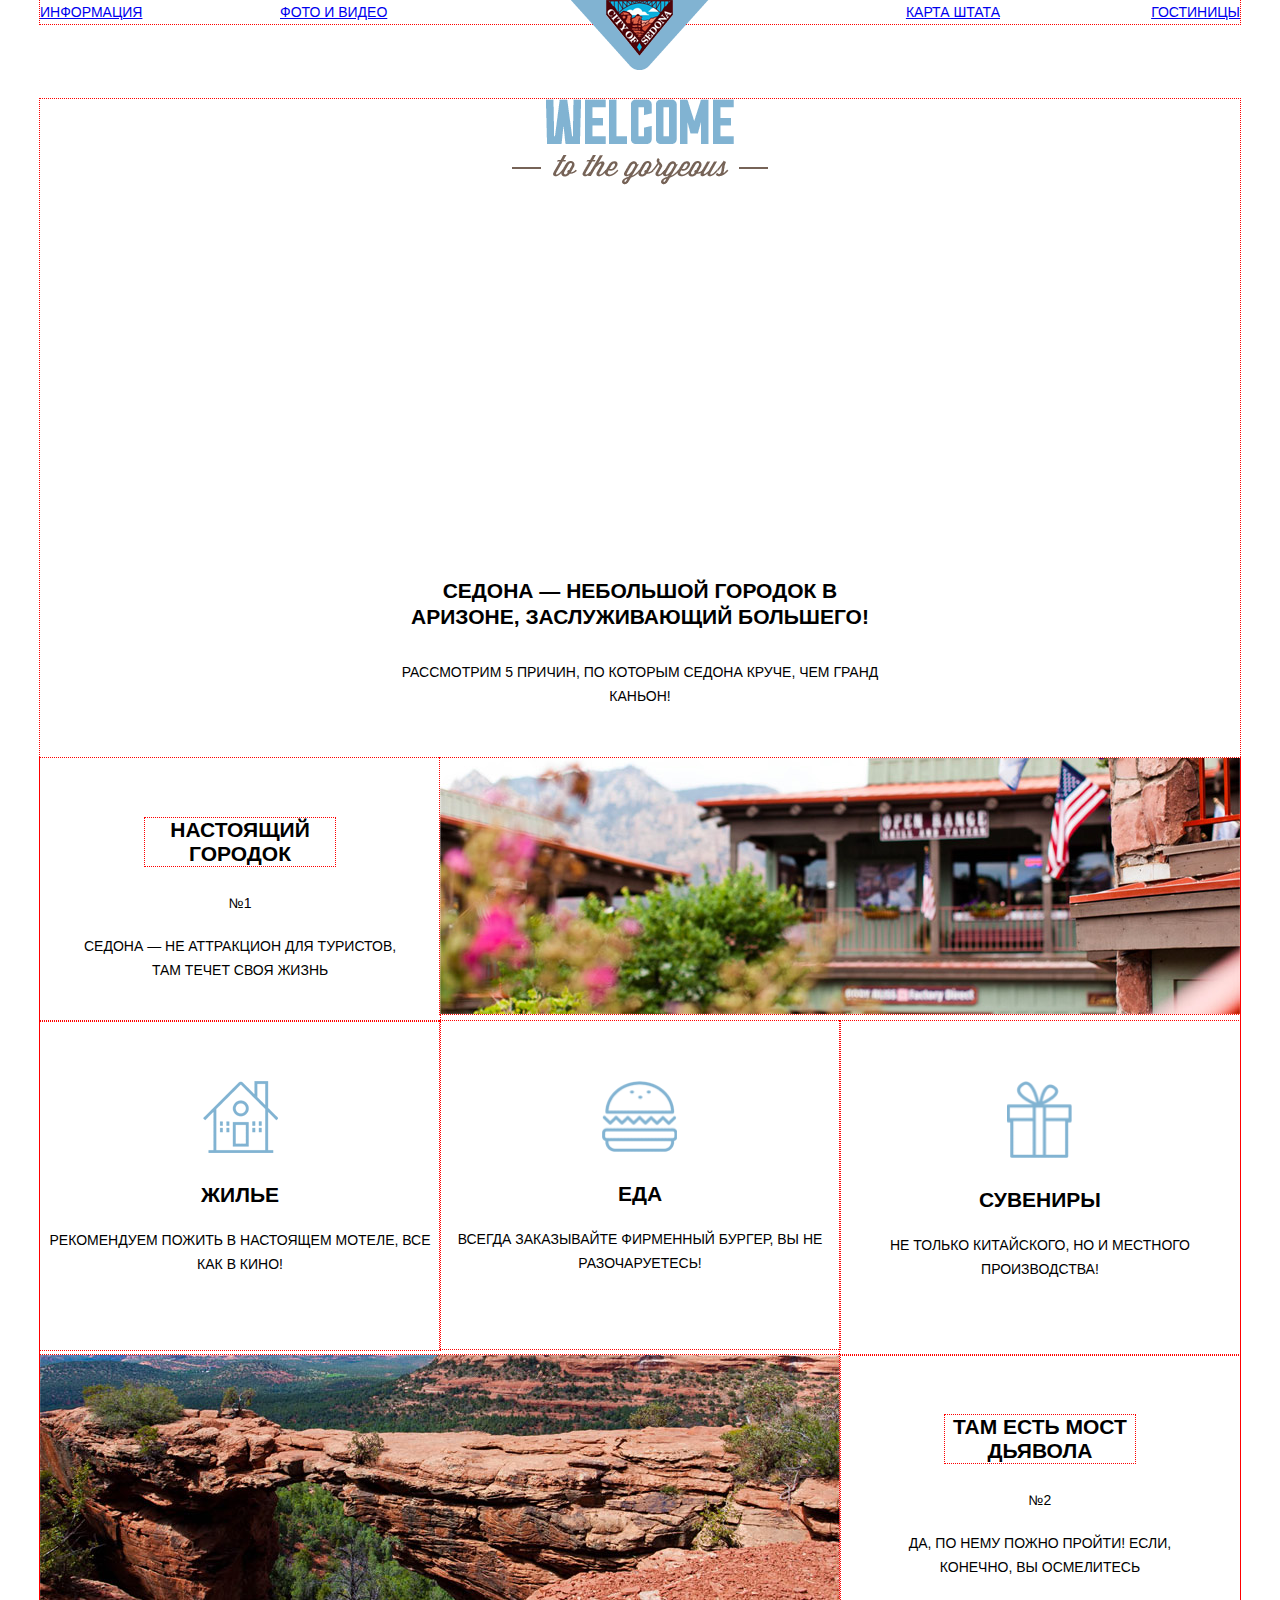
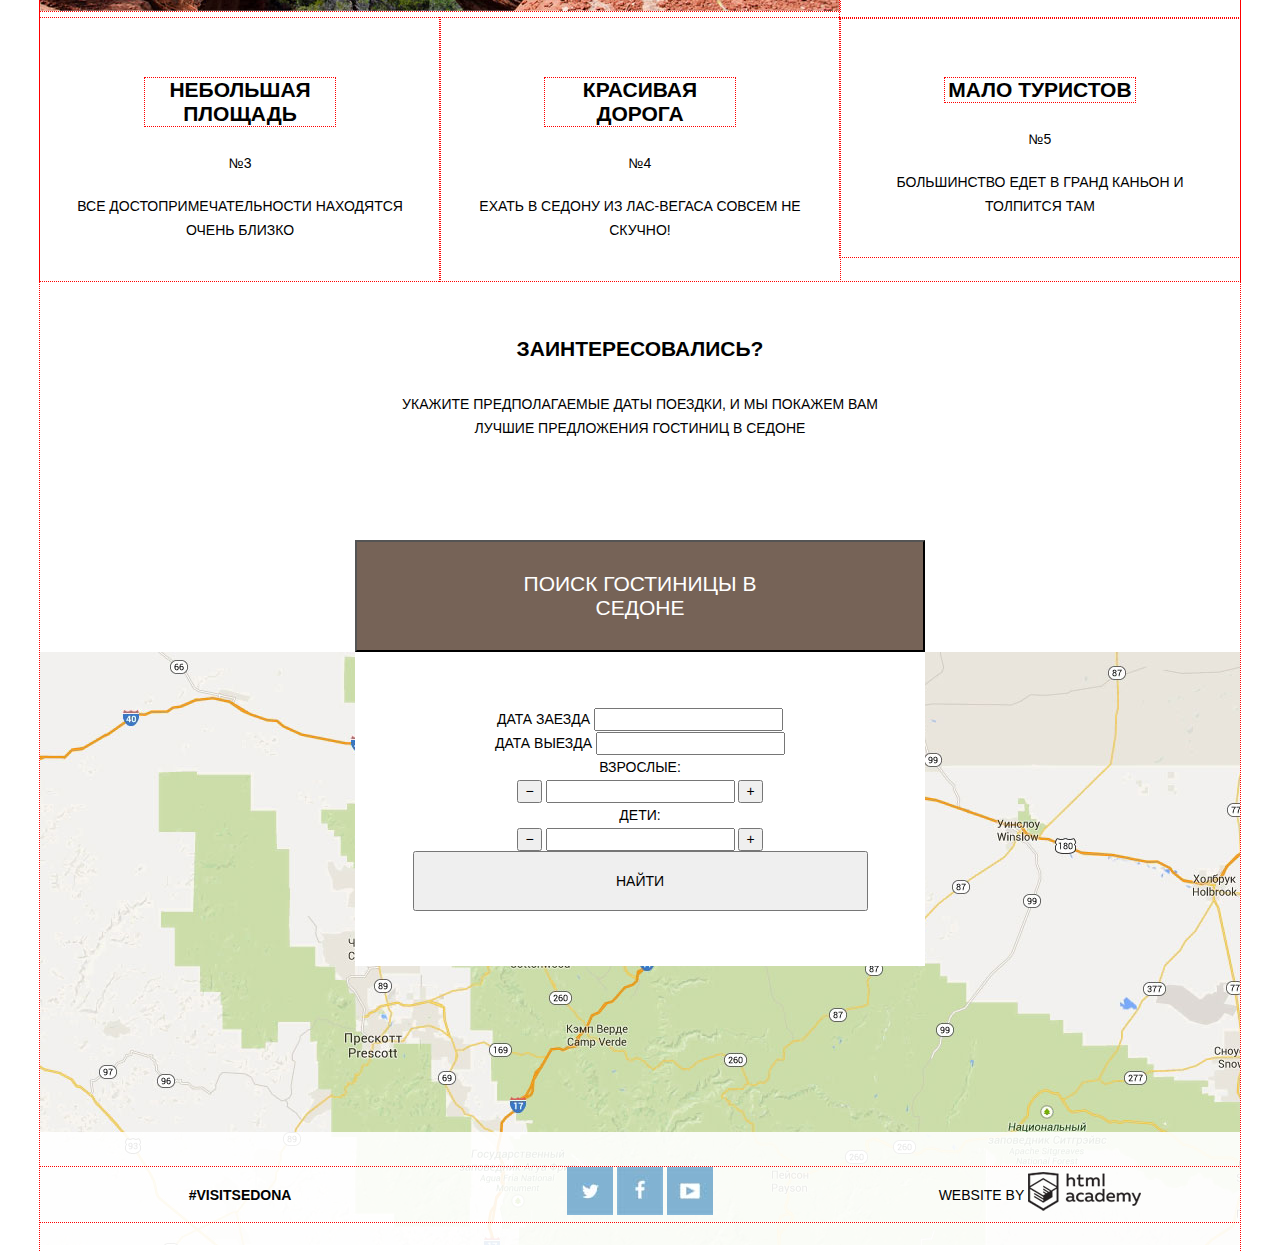
==== index.html @ d6629003 "Исправления" ====
<!DOCTYPE html>
<html lang="ru">
  <head>
    <meta charset="utf-8">
    <title>HTML Academy: Седона</title>
    <link href="css/vendor/normalize.css" rel="stylesheet">
    <link href="css/style.css" rel="stylesheet">
  </head>
  <body>
    <header class="main-header">
      <div class="container">
        <nav class="main-navigation">
          <img class="logo" src="img/logo.png" alt="Логотип Седоны">
          <ul class="clearfix">
            <li><a href="#">Информация</a></li>
            <li><a href="#">Фото и видео</a></li>
            <li><a href="hotels.html">Гостиницы</a></li>
            <li><a href="#">Карта штата</a></li>
          </ul>
        </nav>
      </div>
    </header>
    <main class="container text-center">
      <div class="intro">
        <!-- <img src="img/background.jpg" width="1200" height="564" alt="background photo"> -->
        <img src="img/welcome.png"  width="458" height="352" alt="Welcome to the gorgeous">
      </div>
      <div class="content">
        <h2 class="title-secondary">Седона &mdash; небольшой городок в Аризоне, заслуживающий большего!</h2>
        <span class="subtitle">Рассмотрим 5 причин, по которым Седона круче, чем Гранд Каньон!</span>
        <div class="reasons">
          <section class="reasons-wrapper">
            <div class="reason">
              <b class="reason-title">Настоящий городок</b>
              <span class="reason-nmb">№1</span>
              <p class="reason-text">Седона &mdash; не аттракцион для туристов, там течет своя жизнь</p>
            </div>
            <div class="reason-img">
              <img src="img/city.jpg" width="800" alt="Седона">
            </div>
          </section>
          <div class="features-wrapper">
            <div class="feature">
              <img class="feature-img" src="img/house.png" width="75" alt="Жилье">
              <b class="feature-title">Жилье</b>
              <p class="reason-text">Рекомендуем пожить в настоящем мотеле, все как в кино!</p>
            </div>
            <div class="feature">
              <img class="feature-img" src="img/burger.png"  width="75" alt="Еда">
              <b class="feature-title">Еда</b>
              <p class="feature-text">Всегда заказывайте фирменный бургер, вы не разочаруетесь!</p>
            </div>
            <div class="feature">
              <img class="feature-img" src="img/gift.png" width="65" alt="Сувениры">
              <b class="feature-title">Сувениры</b>
              <p class="feature-text">Не только китайского, но и местного производства!</p>
            </div>
          </div>
          <section class="reasons-wrapper">
            <div class="reason-img">
              <img src="img/bridge.jpg" width="800" alt="Каньон Седоны">
            </div>
            <div class="reason">
              <b class="reason-title">Там есть мост дьявола</b>
              <span class="reason-nmb">№2</span>
              <p class="reason-text">Да, по нему пожно пройти! Если, конечно, вы осмелитесь</p>
            </div>
          </section>
          <section class="reasons-wrapper">
            <div class="reason">
              <b class="reason-title">Небольшая площадь</b>
              <span class="reason-nmb">№3</span>
              <p class="reason-text">Все достопримечательности находятся очень близко</p>
            </div>
            <div class="reason">
              <b class="reason-title">Красивая дорога</b>
              <span class="reason-nmb">№4</span>
              <p class="reason-text">Ехать в Седону из Лас-Вегаса совсем не скучно!</p>
            </div>
            <div class="reason">
              <b class="reason-title">Мало туристов</b>
              <span class="reason-nmb">№5</span>
              <p class="reason-text">Большинство едет в Гранд Каньон и толпится там</p>
            </div>
          </section>
        </div>
      </div>
      <div class="search">
        <h2 class="title-secondary">Заинтересовались?</h2>
        <p class="subtitle">Укажите предполагаемые даты поездки, и мы покажем вам лучшие предложения гостиниц в Седоне</p>
        <button class="modal-header">Поиск гостиницы в Седоне</button>
        <form class="search-form" action="?" method="post">
          <div class="form-group">
            <label for="checkin-date">Дата заезда</label>
            <input id="checkin-date" type="text">
            <i class="icon icon-calendar"></i>
          </div>
          <div class="form-group">
            <label for="checkout-date">Дата выезда</label>
            <input id="checkout-date" type="text">
            <i class="icon icon-calendar"></i>
          </div>
          <div>
            <div class="form-group">
              <label for="adults-number">Взрослые:</label>
              <div class="input-count-wrapper">
                <button id="adults-less">&minus;</button>
                <input id="adults-number" type="number">
                <button id="adult-more">+</button>
              </div>
            </div>
            <div class="form-group">
              <label for="kids-number">Дети:</label>
              <div class="input-count-wrapper">
                <button id="kids-less">&minus;</button>
                <input id="kids-number" type="number">
                <button id="kids-more">+</button>
              </div>
            </div>
          </div>
          <button type="submit " class="btn ">Найти</button>
        </form>
        <div class="map-footer">
          <img src="img/map.jpg" width="1200" height="593" alt="Карта">
          <footer class="main-footer main-footer-index">
            <div class="container">
              <section class="footer-hashtag">
              <b>#visitSEDONA</b>
              </section>
              <section class="footer-social">
                <a href="#"><img src="img/tw.jpg" width="46" height="48" alt="Twitter"></a>
                <a href="#"><img src="img/fb.jpg" width="46" height="48" alt="Facebook"></a>
                <a href="#"><img src="img/yt.jpg" width="46" height="48" alt="YouTube"></a>
              </section>
              <section class="footer-copyright">
                <p>Website by</p>
                <a href="https://htmlacademy.ru">
                  <img src="img/html-logo.png" width="113" height="39" alt="Логотип HTML Academy">
                </a>
              </section>
            </div>
          </footer>
        </div>
      </div>
    </main>
  </body>
</html>
---- css/style.css ----
*, *::before, *::after {
  box-sizing: border-box;
}

body {
  font-family: "PT Sans", Tahoma, sans-serif;
  text-transform: uppercase;
  font-size: 14px;
  line-height: 1.7142em;
  padding: 0;
  margin: 0;
}

h2, h3, .main-title {
  font-size: 21px;
  line-height: 1.2381em;
}

ul {
  margin: 0;
}

button {
  text-transform: inherit;
  font-family: inherit;
}

.clearfix::after {
  content: "";
  display: table;
  clear: both;
}

.text-center {
  text-align: center;
}

.main-navigation ul {
  list-style: none;
  padding-left: 0;
}

.main-navigation li {
  float: left;
  width: 20%;
}

.main-navigation li:nth-child(n+3) {
  float: right;
  text-align: right;
}

.main-navigation .logo,
.main-navigation.main-hotels a {
  position: absolute;
  left: 50%;
  transform: translateX(-50%);
}

.container {
  width: 1200px;
  margin: 0 auto;
  outline: 1px dotted red;
}

.container-hotels {
  width: 1200px;
  margin: 0 auto;
  padding: 0 73px;
  outline: 1px dotted red;
}

.main-header {
  margin-bottom: 75px;
}

.intro {
  width: 460px;
  margin: 0 auto 120px;
}

.title-secondary {
  width: 500px;
  margin: 0 auto 30px;
  text-align: center;
}

.subtitle {
  display: block;
  width: 500px;
  margin: 0 auto 50px;
  text-align: center;
}

.reasons {
  font-size: 0;
  margin-bottom: 55px;

  outline: 1px dotted red;
}

.reason,
.reason-img,
.feature {
  display: inline-block;
  outline: 1px dotted red;
}

.reason,
.feature {
  width: 33.33%;
  vertical-align: top;
}

.reason-img {
  width: 66.66%;
  vertical-align: middle;
}

.reason-title,
.feature-title {
  font-size: 21px;
}

.reason-nmb,
.reason-text,
.feature-text {
  font-size: 14px;
}

.reason-img img,
.feature-img,
.reason-title {
  display: block;
}

.reason-title {
  outline: 1px dotted red;
  margin: 0 70px 25px;
}

.feature-img {
  margin: 0 auto 30px;
}

.reason {
  padding: 60px 35px 25px;
}

.feature {
  padding: 60px 0;
}

.search {
  position: relative;
}

.modal-header {
  width: 570px;
  margin: 50px auto 0;
  text-align: center;
  background-color: #766357;
  color: white;
  padding: 30px 130px;
  font-size: 21px;
}

.search-form {
  width: 570px;
  position: absolute;
  left: 315px;
  background-color: #ffffff;
  padding: 55px;
}

.btn {
  width: 455px;
  height: 60px;
}

.main-footer {
  height: 120px;
  padding: 35px 0;
  /*position: absolute;*/
}

.main-footer section,
.footer-copyright a,
.footer-copyright p {
  display: inline-block;
  vertical-align: middle;
}

.main-footer section {
  width: 33%;
  text-align: center;
}

.hotels-form {
  padding: 30px 0;
}

.amenities {
  float: left;
  width: 240px;
}

.accomondation-type {
  float: left;
  width: 290px;
}

.price-range {
  float: right;
  width: 330px;
}

.filter {
  display: block;
}

.sorters {
  padding: 15px 0;
}

.sorter {
  padding: 0;
  border: none;
  background: none;
}

.sorters-left {
  float: left;
  font-size: 0;
}

.sorters-right {
  float: right;
}

.sorters-results {
  padding-right: 50px;
  font-size: 21px;
}

.sorters-type,
.sorter:not(.arr) {
  font-size: 12px;
  text-transform: uppercase;
  padding-right: 40px;
}

.sorter:last-child {
  padding-right: 0;
}

.sorter.arr:first-child {
  padding-right: 10px;
}

.sorters-results,
.sorters-type,
.sorter {
  display: inline-block;
  vertical-align: middle;
}

.search-results {
  width: 1055px;
}

.hotel-row td {
  padding: 30px 0;
}

.hotel-pic {
  width: 165px;
}

.hotel-title {
  margin: 0 0 12px;
}

.hotel-content {
  vertical-align: top;
}

.hotel-info {
  margin-bottom: 15px;
}

.hotel-type,
.hotel-price,
.more,
.book {
  display: inline-block;
}

.hotel-type,
.more {
  width: 110px;
  margin-right: 6px;
}

.hotel-price,
.book {
  width: 142px;
}

td {                               /*удалить*/
  outline: 1px dotted red;
}

.price-range {
  text-align: center;
}

.btn-hotels {
  display: inline-block;
}

.main-footer-index,
.main-footer-hotels {
  position: absolute;
  bottom: 0;
  left: 0;
  width: 100%;
}

.main-footer-index {
  height: 120px;
  background-color: rgba(255, 255, 255, 0.9);
}
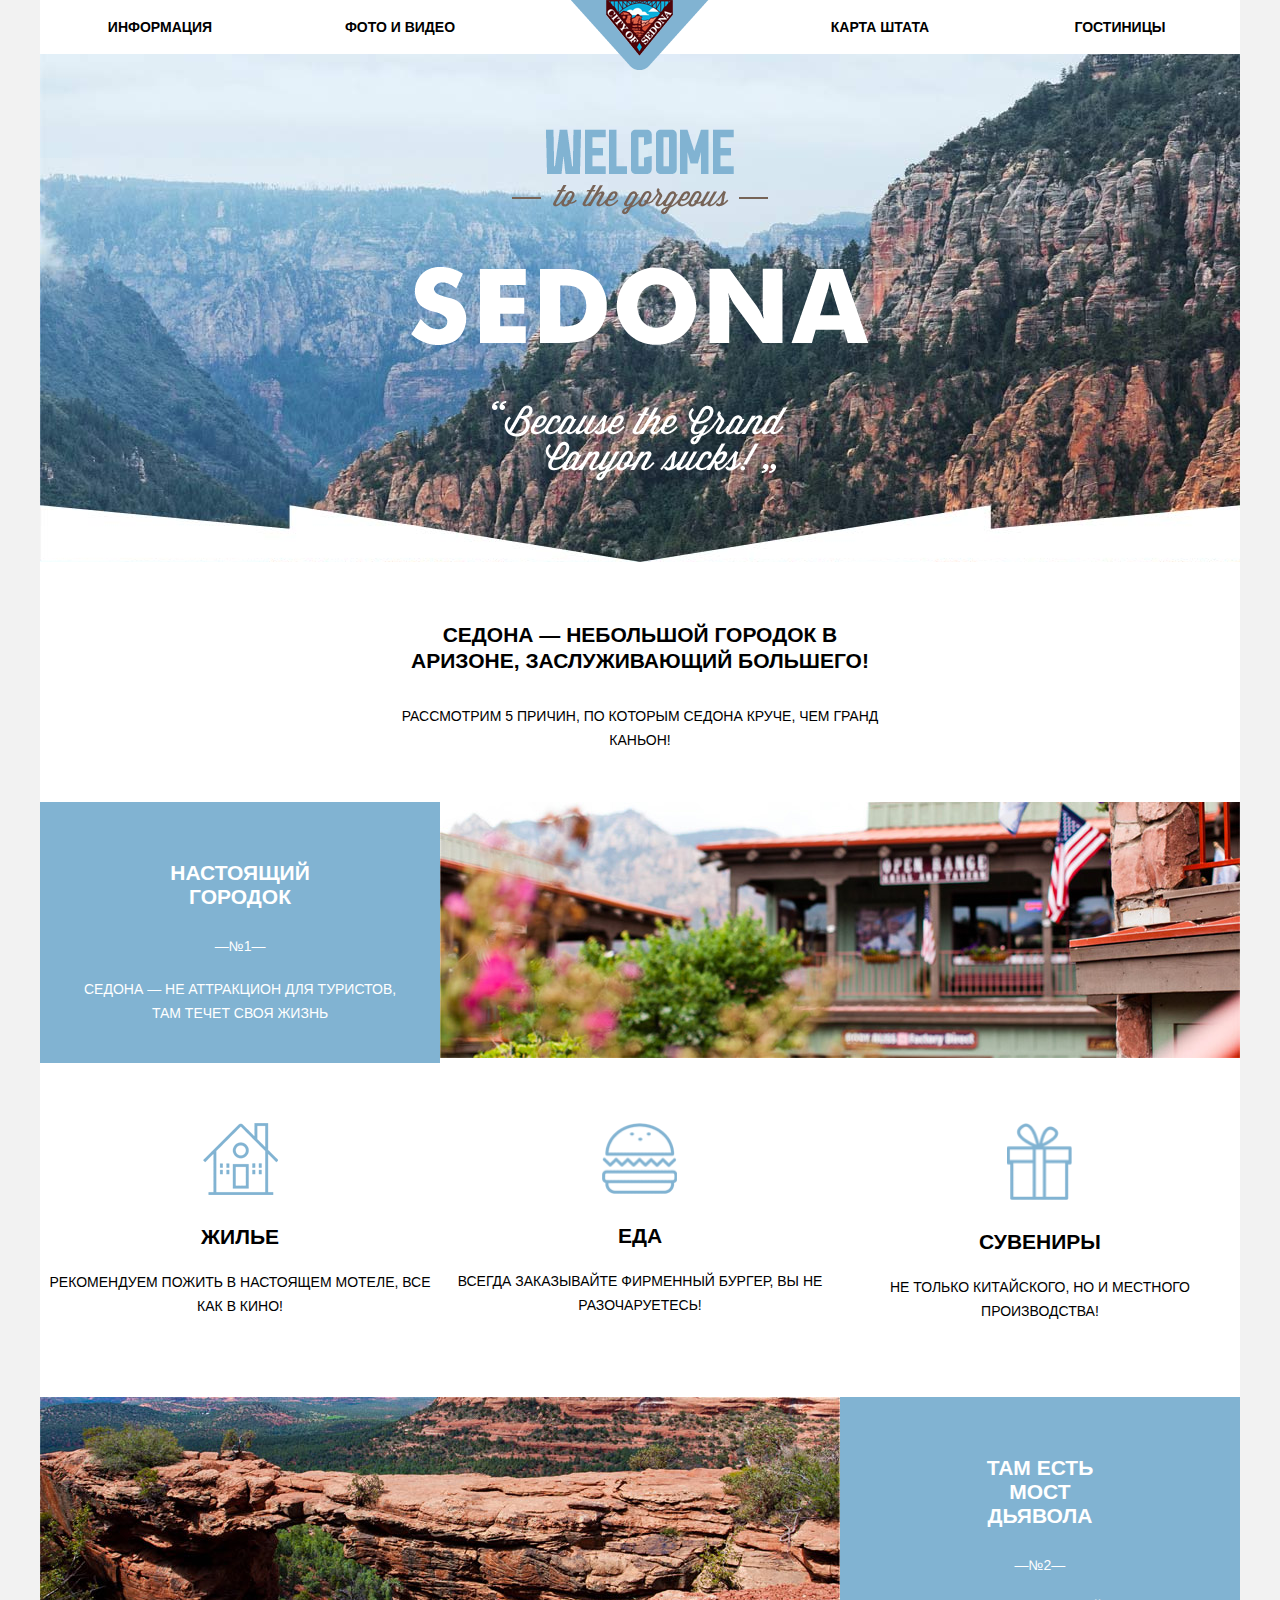
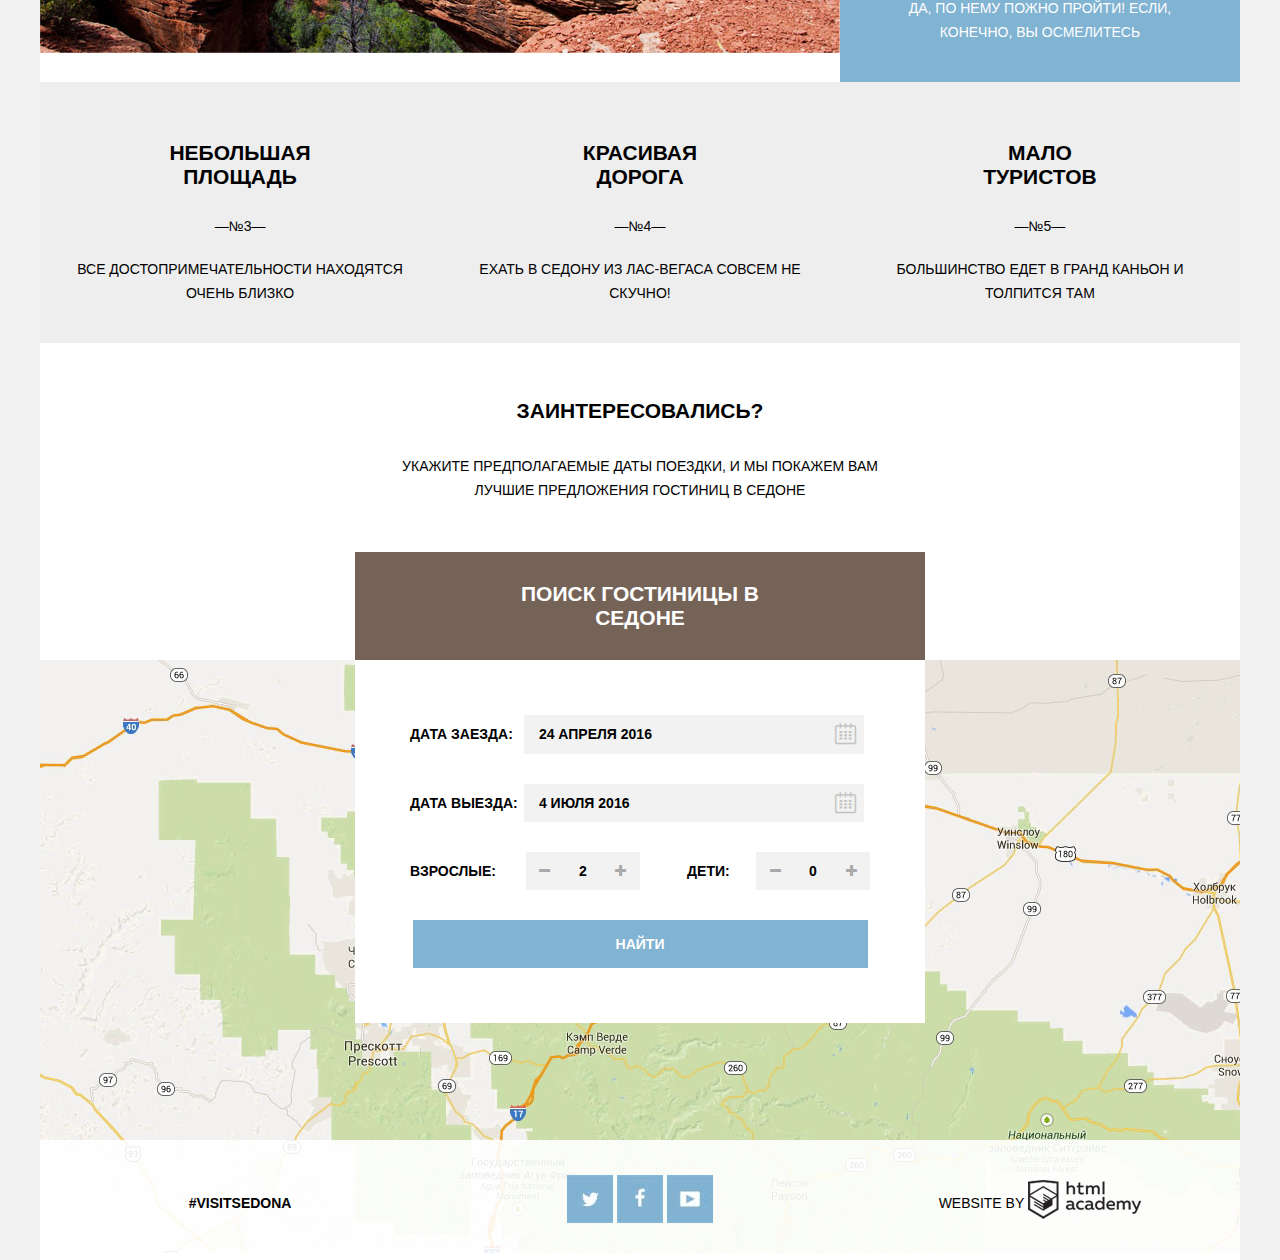
==== commit 8c12ac4a: "Декоративные элементы" ====
--- a/index.html
+++ b/index.html
@@ -6,7 +6,7 @@
     <link href="css/vendor/normalize.css" rel="stylesheet">
     <link href="css/style.css" rel="stylesheet">
   </head>
-  <body>
+  <body class="index">
     <header class="main-header">
       <div class="container">
         <nav class="main-navigation">
@@ -22,7 +22,6 @@
     </header>
     <main class="container text-center">
       <div class="intro">
-        <!-- <img src="img/background.jpg" width="1200" height="564" alt="background photo"> -->
         <img src="img/welcome.png"  width="458" height="352" alt="Welcome to the gorgeous">
       </div>
       <div class="content">
@@ -30,7 +29,7 @@
         <span class="subtitle">Рассмотрим 5 причин, по которым Седона круче, чем Гранд Каньон!</span>
         <div class="reasons">
           <section class="reasons-wrapper">
-            <div class="reason">
+            <div class="reason reason-blue">
               <b class="reason-title">Настоящий городок</b>
               <span class="reason-nmb">№1</span>
               <p class="reason-text">Седона &mdash; не аттракцион для туристов, там течет своя жизнь</p>
@@ -60,7 +59,7 @@
             <div class="reason-img">
               <img src="img/bridge.jpg" width="800" alt="Каньон Седоны">
             </div>
-            <div class="reason">
+            <div class="reason reason-blue">
               <b class="reason-title">Там есть мост дьявола</b>
               <span class="reason-nmb">№2</span>
               <p class="reason-text">Да, по нему пожно пройти! Если, конечно, вы осмелитесь</p>
@@ -91,39 +90,39 @@
         <button class="modal-header">Поиск гостиницы в Седоне</button>
         <form class="search-form" action="?" method="post">
           <div class="form-group">
-            <label for="checkin-date">Дата заезда</label>
-            <input id="checkin-date" type="text">
+            <label for="checkin-date">Дата заезда:</label>
+            <input id="checkin-date" type="text" value="24 апреля 2016">
             <i class="icon icon-calendar"></i>
           </div>
           <div class="form-group">
-            <label for="checkout-date">Дата выезда</label>
-            <input id="checkout-date" type="text">
+            <label for="checkout-date">Дата выезда:</label>
+            <input id="checkout-date" type="text" value="4 июля 2016">
             <i class="icon icon-calendar"></i>
           </div>
           <div>
-            <div class="form-group">
+            <div class="form-group to-left">
               <label for="adults-number">Взрослые:</label>
               <div class="input-count-wrapper">
-                <button id="adults-less">&minus;</button>
-                <input id="adults-number" type="number">
-                <button id="adult-more">+</button>
+                <i class="icon icon-minus"></i>
+                <input id="adults-number" type="number" value="2">
+                <i class="icon icon-plus"></i>
               </div>
             </div>
-            <div class="form-group">
+            <div class="form-group to-right">
               <label for="kids-number">Дети:</label>
               <div class="input-count-wrapper">
-                <button id="kids-less">&minus;</button>
-                <input id="kids-number" type="number">
-                <button id="kids-more">+</button>
+                <i class="icon icon-minus"></i>
+                <input id="kids-number" type="number" value="0">
+                <i class="icon icon-plus"></i>
               </div>
             </div>
           </div>
-          <button type="submit " class="btn ">Найти</button>
+          <button class=btn  type="submit">Найти</button>
         </form>
         <div class="map-footer">
           <img src="img/map.jpg" width="1200" height="593" alt="Карта">
           <footer class="main-footer main-footer-index">
-            <div class="container">
+            <div class="container-footer">
               <section class="footer-hashtag">
               <b>#visitSEDONA</b>
               </section>
--- a/css/style.css
+++ b/css/style.css
@@ -9,6 +9,7 @@
   line-height: 1.7142em;
   padding: 0;
   margin: 0;
+  background-color: #f2f2f2;
 }
 
 h2, h3, .main-title {
@@ -24,6 +25,59 @@
   text-transform: inherit;
   font-family: inherit;
 }
+
+@font-face {
+  font-weight: normal;
+  font-style: normal;
+
+  font-family: "symbols-sedona";
+  src: url("../fonts/symbols-sedona.woff") format("woff"),
+       url("../fonts/symbols-sedona.woff2") format("woff2");
+}
+
+[class^="icon-"]::before,
+[class*=" icon-"]::before {
+  display: inline-block;
+  width: 1em;
+  margin-right: 0.2em;
+  margin-left: 0.2em;
+
+  font-weight: normal;
+  line-height: 1em;
+  font-family: "symbols-sedona";
+  text-align: center;
+  text-transform: none;
+  text-decoration: inherit;
+  font-style: normal;
+  font-variant: normal;
+
+  speak: none;
+}
+
+.icon-facebook::before { content: "\66"; } /* "f" */
+.icon-twitter::before { content: "\74"; } /* "t" */
+.icon-up-dir::before { content: "\25b2"; } /* "▲" */
+.icon-down-dir::before { content: "\25bc"; } /* "▼" */
+.icon-star::before { content: "\2605"; } /* "★" */
+.icon-check-off::before { content: "\2610"; } /* "☐" */
+.icon-check-on::before { content: "\2611"; } /* "☑" */
+.icon-calendar::before { content: "\e800"; } /* "" */
+.icon-plus::before { content: "\e801"; } /* "" */
+.icon-minus::before { content: "\e802"; } /* "" */
+.icon-youtube::before { content: "\f39e"; } /* "" */
+
+/*Hiding spinners in num fields by default*/
+
+input[type=number]::-webkit-inner-spin-button, 
+input[type=number]::-webkit-outer-spin-button { 
+-webkit-appearance: none;
+margin: 0; 
+}
+
+input[type='number'] {
+-moz-appearance: textfield;
+}
+
 
 .clearfix::after {
   content: "";
@@ -35,6 +89,11 @@
   text-align: center;
 }
 
+.main-navigation {
+  background-color: #fff;
+  padding: 15px 0;
+}
+
 .main-navigation ul {
   list-style: none;
   padding-left: 0;
@@ -43,40 +102,45 @@
 .main-navigation li {
   float: left;
   width: 20%;
+  text-align: center;
 }
 
 .main-navigation li:nth-child(n+3) {
   float: right;
-  text-align: right;
+  /*text-align: right;*/
+}
+
+.main-navigation a {
+  color: #000;
+  text-decoration: none;
+  display: block;
+  font-weight: bold;
 }
 
 .main-navigation .logo,
-.main-navigation.main-hotels a {
+.main-navigation.main-hotels > a {
   position: absolute;
   left: 50%;
   transform: translateX(-50%);
+  top: 0;
 }
 
 .container {
   width: 1200px;
   margin: 0 auto;
-  outline: 1px dotted red;
+  background-color: #fff;
 }
 
 .container-hotels {
   width: 1200px;
   margin: 0 auto;
   padding: 0 73px;
-  outline: 1px dotted red;
-}
-
-.main-header {
-  margin-bottom: 75px;
 }
 
 .intro {
-  width: 460px;
-  margin: 0 auto 120px;
+  background: url("../img/bacground-index-2.jpg") no-repeat 0 -56px;
+  padding: 75px 0 74px;
+  margin-bottom: 60px;
 }
 
 .title-secondary {
@@ -95,15 +159,12 @@
 .reasons {
   font-size: 0;
   margin-bottom: 55px;
-
-  outline: 1px dotted red;
 }
 
 .reason,
 .reason-img,
 .feature {
   display: inline-block;
-  outline: 1px dotted red;
 }
 
 .reason,
@@ -135,8 +196,7 @@
 }
 
 .reason-title {
-  outline: 1px dotted red;
-  margin: 0 70px 25px;
+  margin: 0 85px 25px;
 }
 
 .feature-img {
@@ -144,25 +204,38 @@
 }
 
 .reason {
-  padding: 60px 35px 25px;
+  padding: 59px 35px 24px;
+  background-color: #eeeeee;
+}
+
+.reason-blue {
+  background-color: #81b3d2;
+  color: #fff;
 }
 
 .feature {
   padding: 60px 0;
 }
 
+.reason-nmb::before,
+.reason-nmb::after {
+  content: "\2014"
+}
+
 .search {
   position: relative;
 }
 
 .modal-header {
   width: 570px;
-  margin: 50px auto 0;
   text-align: center;
   background-color: #766357;
   color: white;
   padding: 30px 130px;
   font-size: 21px;
+  font-weight: bold;
+  border: none;
+  text-decoration: none;
 }
 
 .search-form {
@@ -171,17 +244,132 @@
   left: 315px;
   background-color: #ffffff;
   padding: 55px;
+  font-weight: bold;
+}
+
+.to-left {
+  float: left;
+}
+
+.to-right {
+  float: right;
+}
+
+.form-group label,
+.input-count-wrapper {
+  display: inline-block;
+}
+
+.form-group {
+  text-align: left;
+  margin-bottom: 30px;
+  position: relative;
+}
+
+.icon {
+  position: absolute;
+  font-size: 21px;
+  line-height: 26px;
+  color: #c2c2c2;
+}
+
+.icon-calendar {
+  top: 6px;
+  right: 10px;
+}
+
+.icon:hover {
+  color: #000;
+}
+
+.icon:active {
+  color: #81b3d2;
+}
+
+.icon-minus,
+.icon-plus {
+  display: block;
+  width: 38px;
+  height: 38px;
+  text-align: center;
+  font-size: 14px;
+  padding-top: 6px;
+  padding-bottom: 6px;
+  color: #a9a9a9;
+}
+
+.icon-plus {
+  right: 0;
+  bottom: 0;
+}
+
+.form-group label {
+  width: 110px;
+}
+
+.form-group input {
+  padding: 11px 40px 11px 15px;
+  border: none;
+  background-color: #f2f2f2;
+  width: 340px;
+  font-weight: bold;
+  text-transform: uppercase;
+}
+
+.form-group input:hover {
+  background-color: #ebebeb;
+}
+
+.form-group input:focus {
+  background-color: #fff;
+  outline: 2px solid #e5e5e5;
+}
+
+.input-count-wrapper {
+  font-size: 0;
+}
+
+.input-count-wrapper input {
+  width: 114px;
+  font-size: 14px;
+}
+
+.input-count-wrapper input {
+  padding-left: 13px;
+  padding-right: 13px;
+  text-align: center;
+}
+
+.to-left label {
+  width: 112px;
+}
+
+.to-right label {
+  width: 65px;
 }
 
 .btn {
   width: 455px;
-  height: 60px;
+  color: #fff;
+  background-color: #81b3d2;
+  padding: 16px 0;
+  border: none;
+  font-weight: bold;
+  text-decoration: none;
+}
+
+.search-form .btn:hover {
+  background-color: #669ec0;
+}
+
+.search-form .btn:active {
+  background-color: #669ec0;
+  color: #88b6d1;
 }
 
 .main-footer {
   height: 120px;
   padding: 35px 0;
-  /*position: absolute;*/
 }
 
 .main-footer section,
@@ -213,10 +401,6 @@
 .price-range {
   float: right;
   width: 330px;
-}
-
-.filter {
-  display: block;
 }
 
 .sorters {
@@ -307,10 +491,6 @@
   width: 142px;
 }
 
-td {                               /*удалить*/
-  outline: 1px dotted red;
-}
-
 .price-range {
   text-align: center;
 }
@@ -319,15 +499,24 @@
   display: inline-block;
 }
 
-.main-footer-index,
-.main-footer-hotels {
+.main-footer-index {
   position: absolute;
   bottom: 0;
   left: 0;
   width: 100%;
-}
-
-.main-footer-index {
   height: 120px;
   background-color: rgba(255, 255, 255, 0.9);
 }
+
+.container-footer {
+  width: 1200px;
+  margin: 0 auto;
+}
+
+.ratings {
+  text-align: right;
+}
+
+.filter-label {
+  display: block;
+}
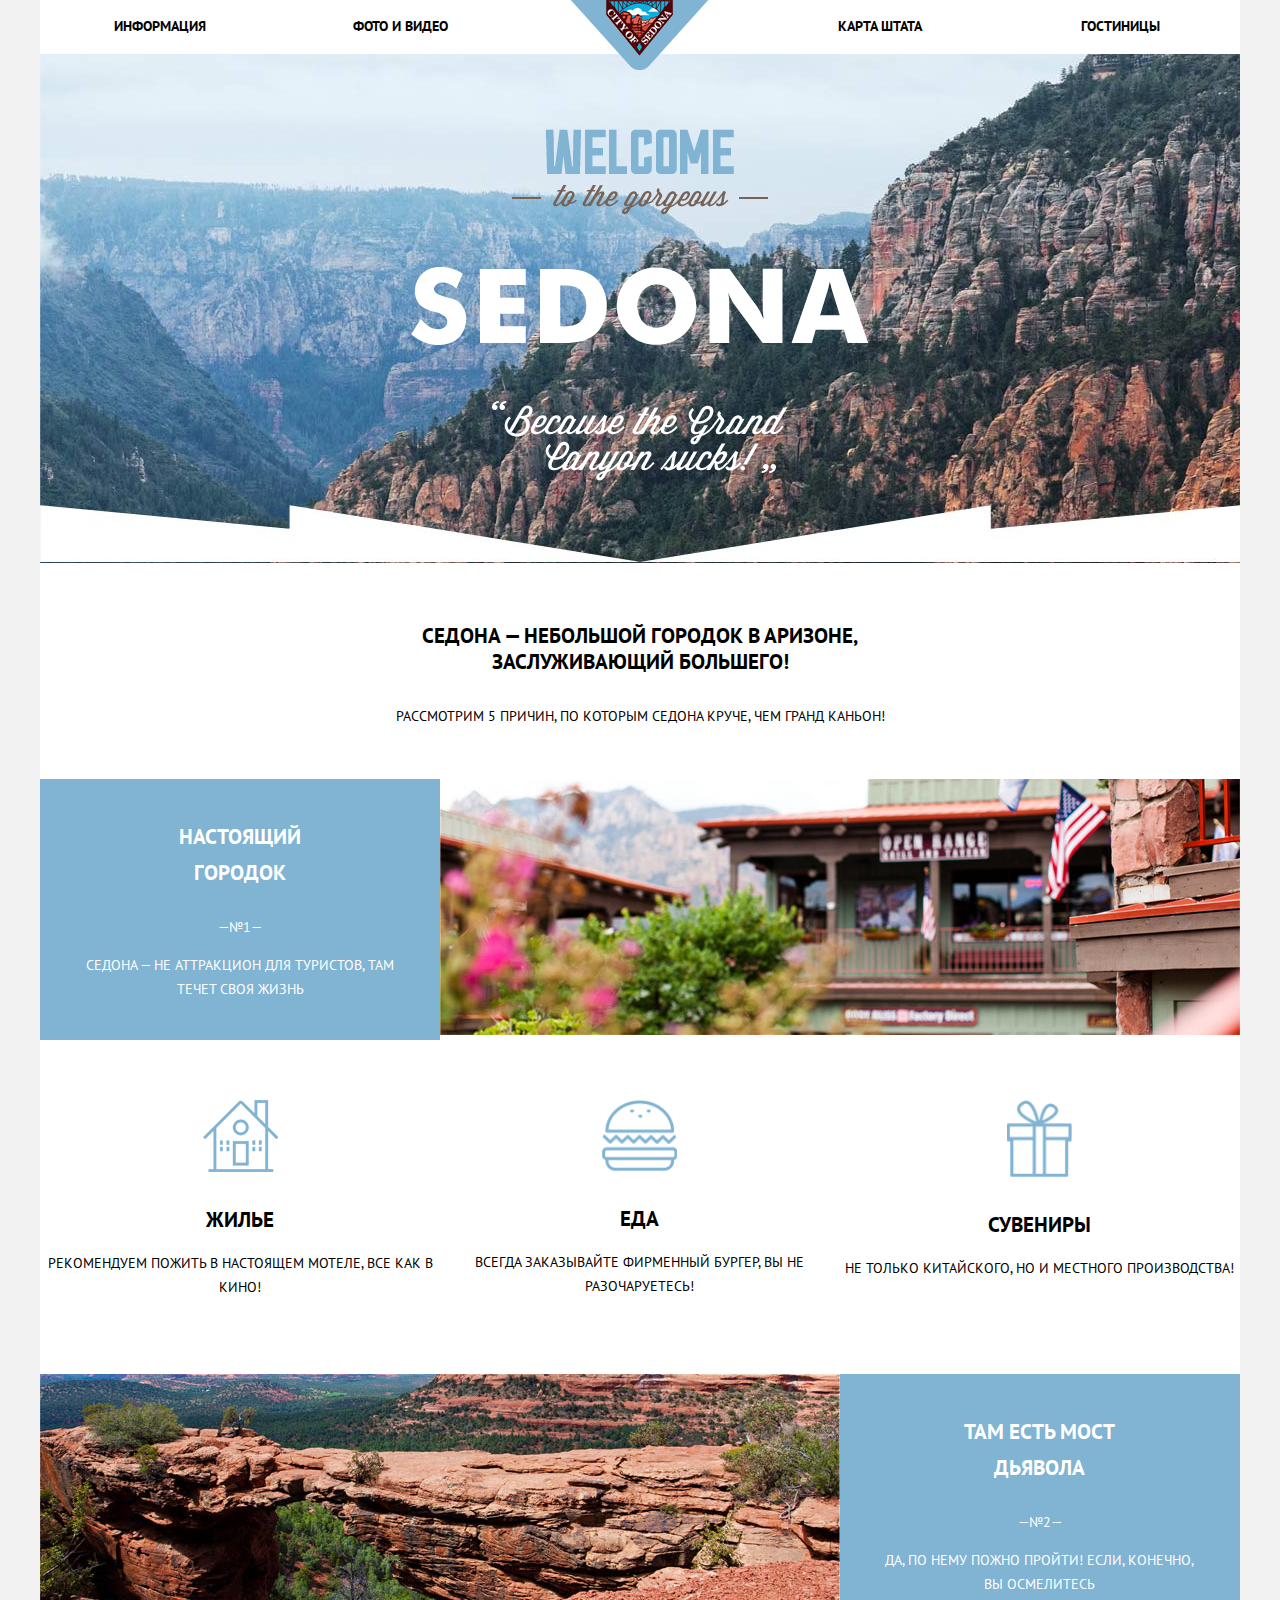
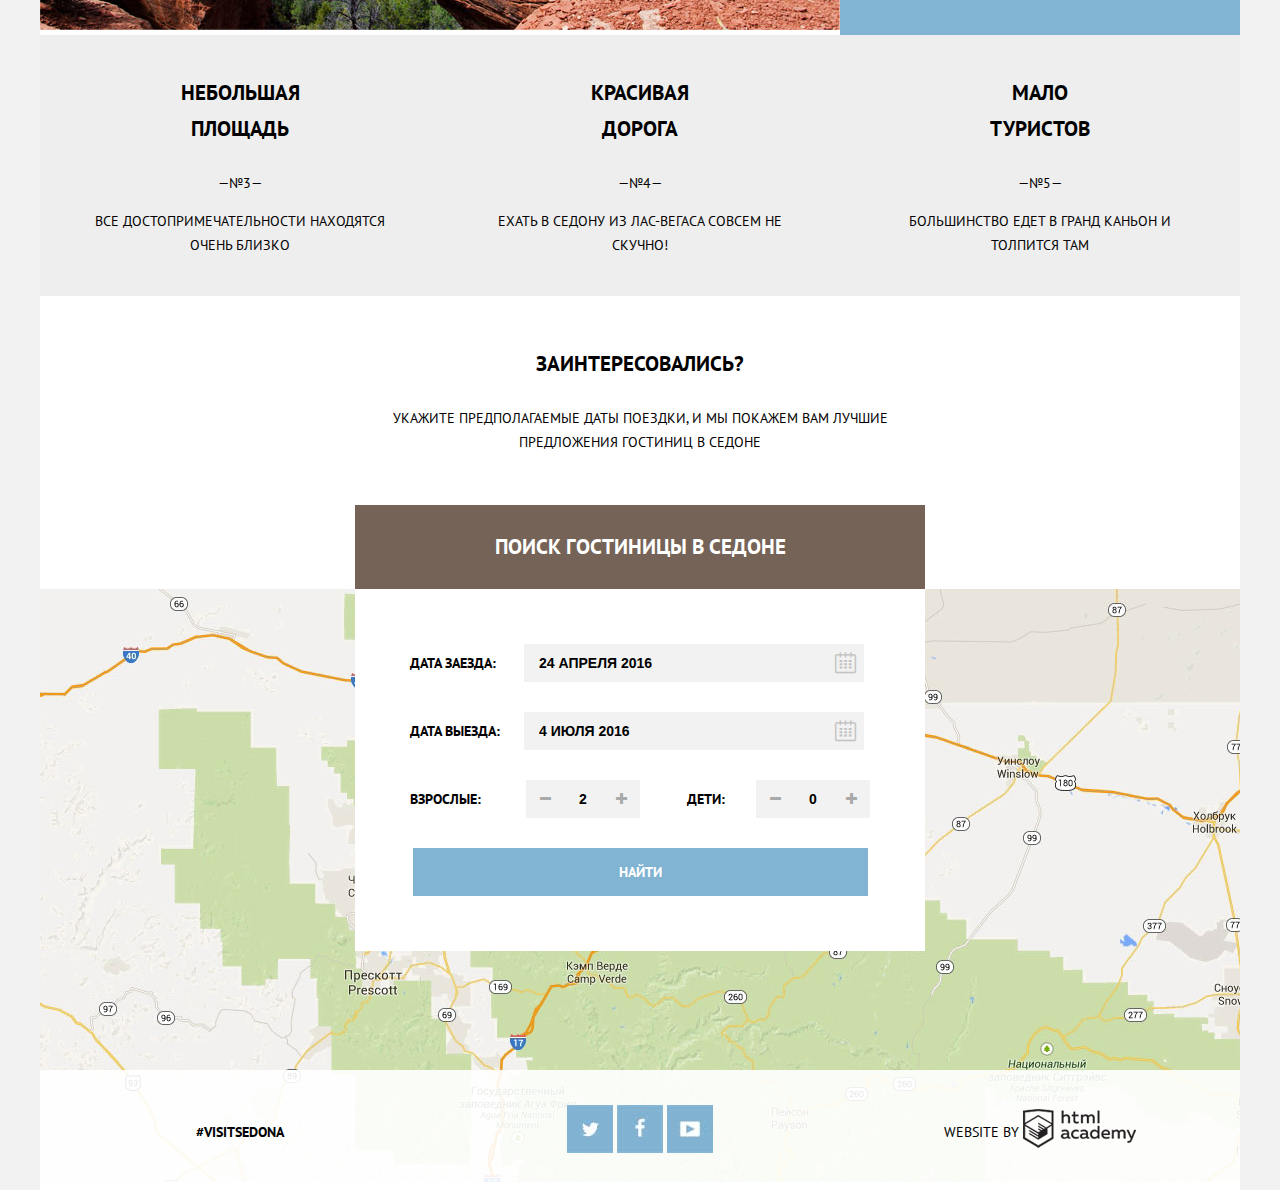
==== commit 1c5a32bb: "Исправления" ====
--- a/index.html
+++ b/index.html
@@ -3,6 +3,7 @@
   <head>
     <meta charset="utf-8">
     <title>HTML Academy: Седона</title>
+    <link href="https://fonts.googleapis.com/css?family=PT+Sans:400,700&amp;subset=cyrillic" rel="stylesheet">
     <link href="css/vendor/normalize.css" rel="stylesheet">
     <link href="css/style.css" rel="stylesheet">
   </head>
@@ -114,6 +115,7 @@
                 <i class="icon icon-minus"></i>
                 <input id="kids-number" type="number" value="0">
                 <i class="icon icon-plus"></i>
+                <!-- <button class="icon icon-minus">+</button> -->
               </div>
             </div>
           </div>
--- a/css/style.css
+++ b/css/style.css
@@ -1,3 +1,5 @@
+@charset "UTF-8";
+
 *, *::before, *::after {
   box-sizing: border-box;
 }
@@ -6,7 +8,7 @@
   font-family: "PT Sans", Tahoma, sans-serif;
   text-transform: uppercase;
   font-size: 14px;
-  line-height: 1.7142em;
+  line-height: 1.7142;
   padding: 0;
   margin: 0;
   background-color: #f2f2f2;
@@ -90,7 +92,6 @@
 }
 
 .main-navigation {
-  background-color: #fff;
   padding: 15px 0;
 }
 
@@ -111,10 +112,10 @@
 }
 
 .main-navigation a {
-  color: #000;
+  color: inherit;
   text-decoration: none;
   display: block;
-  font-weight: bold;
+  font-weight: 700;
 }
 
 .main-navigation .logo,
@@ -138,7 +139,7 @@
 }
 
 .intro {
-  background: url("../img/bacground-index-2.jpg") no-repeat 0 -56px;
+  background: #dceaf3 url("../img/bacground-index-2.jpg") no-repeat 0 -56px;
   padding: 75px 0 74px;
   margin-bottom: 60px;
 }
@@ -204,8 +205,8 @@
 }
 
 .reason {
-  padding: 59px 35px 24px;
-  background-color: #eeeeee;
+  padding: 40px 35px 24px;
+  background-color: #eee;
 }
 
 .reason-blue {
@@ -233,7 +234,7 @@
   color: white;
   padding: 30px 130px;
   font-size: 21px;
-  font-weight: bold;
+  font-weight: 700;
   border: none;
   text-decoration: none;
 }
@@ -242,9 +243,9 @@
   width: 570px;
   position: absolute;
   left: 315px;
-  background-color: #ffffff;
+  background-color: #fff;
   padding: 55px;
-  font-weight: bold;
+  font-weight: 700;
 }
 
 .to-left {
@@ -312,7 +313,7 @@
   border: none;
   background-color: #f2f2f2;
   width: 340px;
-  font-weight: bold;
+  font-weight: 700;
   text-transform: uppercase;
 }
 
@@ -354,7 +355,7 @@
   background-color: #81b3d2;
   padding: 16px 0;
   border: none;
-  font-weight: bold;
+  font-weight: 700;
   text-decoration: none;
 }
 
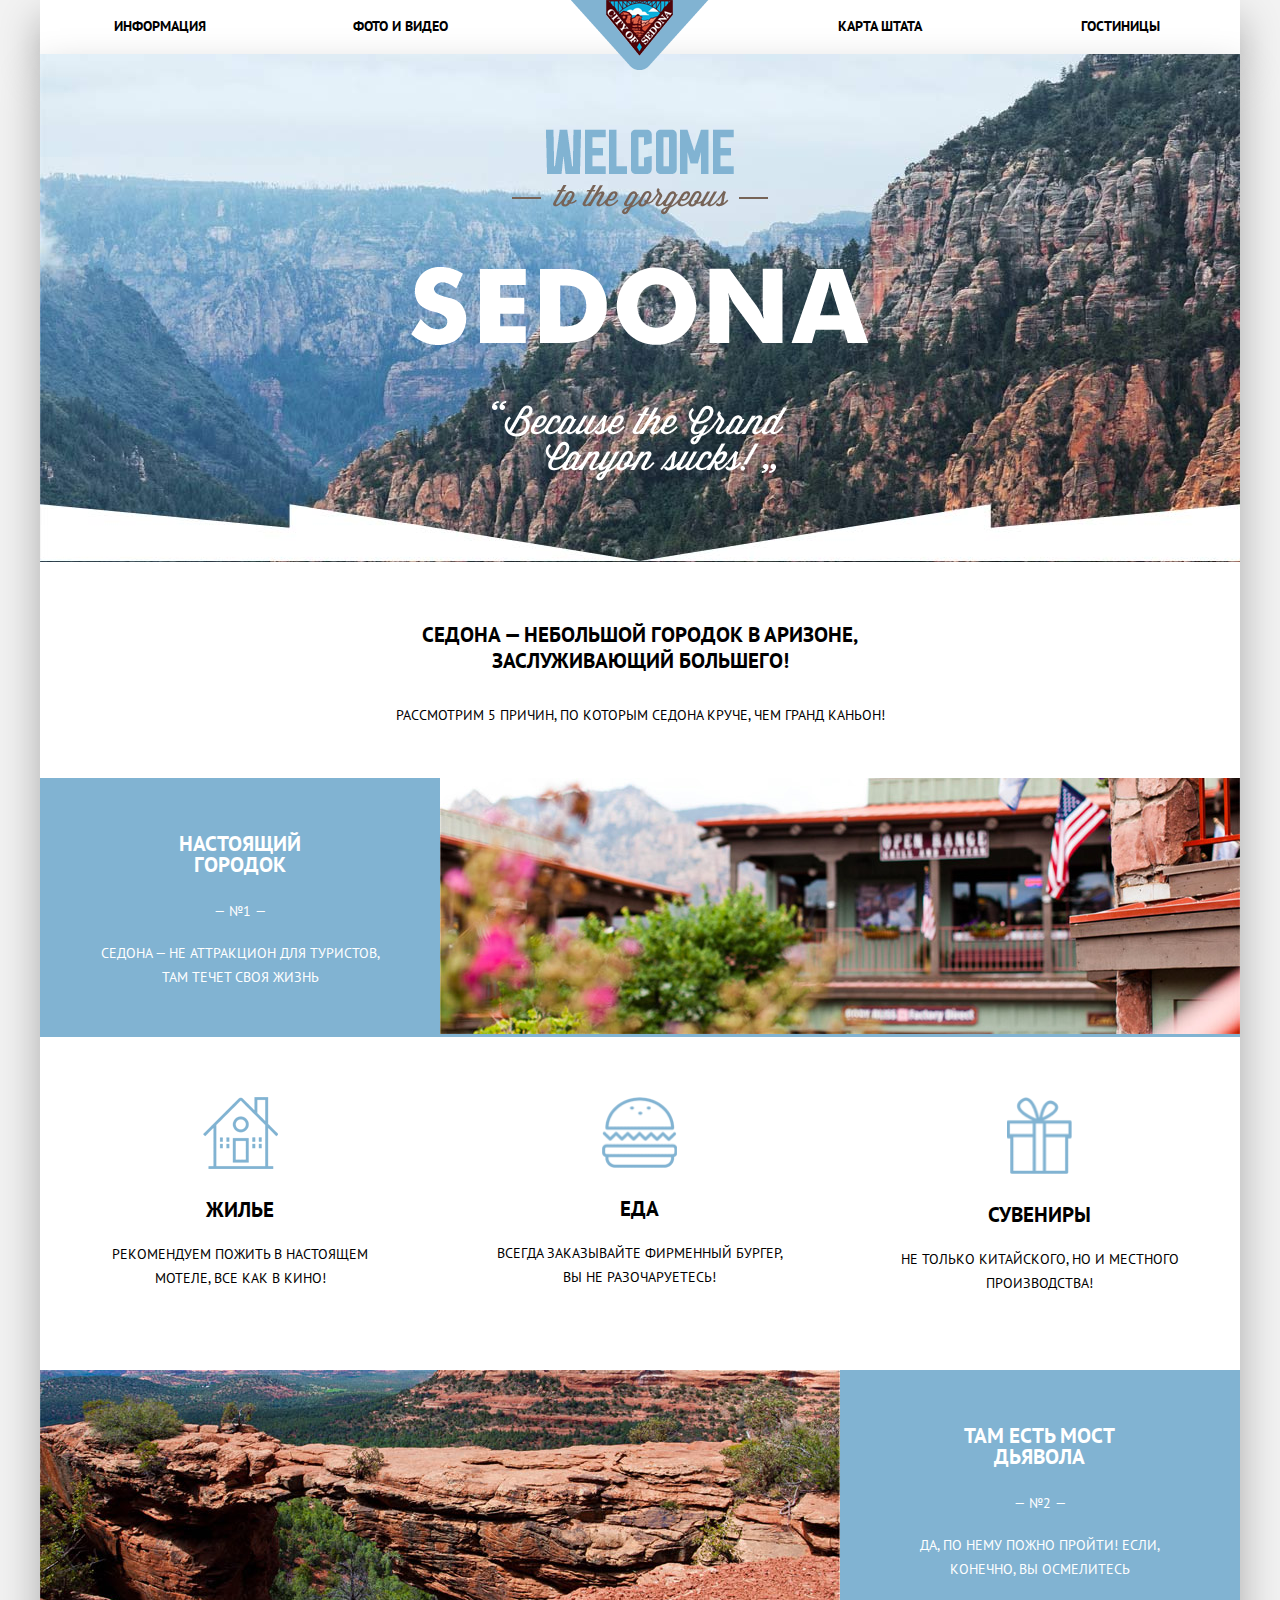
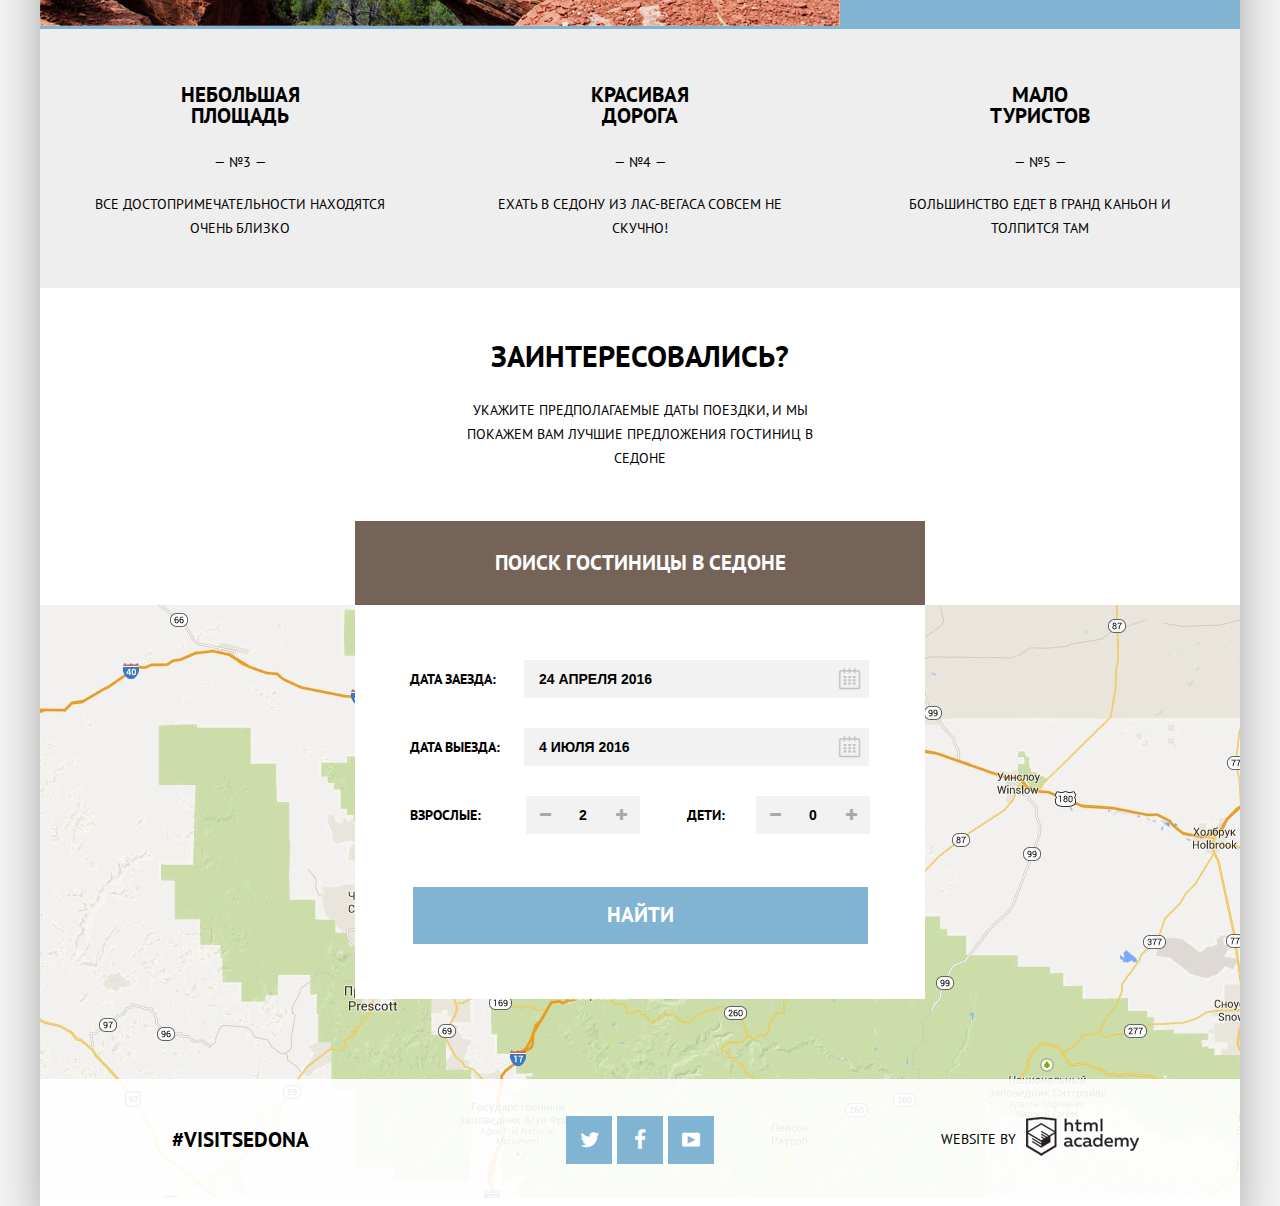
==== commit 3c926700: "Исправления" ====
--- a/index.html
+++ b/index.html
@@ -29,7 +29,7 @@
         <h2 class="title-secondary">Седона &mdash; небольшой городок в Аризоне, заслуживающий большего!</h2>
         <span class="subtitle">Рассмотрим 5 причин, по которым Седона круче, чем Гранд Каньон!</span>
         <div class="reasons">
-          <section class="reasons-wrapper">
+          <section class="reasons-wrapper reason-blue">
             <div class="reason reason-blue">
               <b class="reason-title">Настоящий городок</b>
               <span class="reason-nmb">№1</span>
@@ -43,7 +43,7 @@
             <div class="feature">
               <img class="feature-img" src="img/house.png" width="75" alt="Жилье">
               <b class="feature-title">Жилье</b>
-              <p class="reason-text">Рекомендуем пожить в настоящем мотеле, все как в кино!</p>
+              <p class="feature-text">Рекомендуем пожить в настоящем мотеле, все как в кино!</p>
             </div>
             <div class="feature">
               <img class="feature-img" src="img/burger.png"  width="75" alt="Еда">
@@ -56,7 +56,7 @@
               <p class="feature-text">Не только китайского, но и местного производства!</p>
             </div>
           </div>
-          <section class="reasons-wrapper">
+          <section class="reasons-wrapper reason-blue">
             <div class="reason-img">
               <img src="img/bridge.jpg" width="800" alt="Каньон Седоны">
             </div>
@@ -126,12 +126,15 @@
           <footer class="main-footer main-footer-index">
             <div class="container-footer">
               <section class="footer-hashtag">
-              <b>#visitSEDONA</b>
+                <b>#visitSEDONA</b>
               </section>
               <section class="footer-social">
-                <a href="#"><img src="img/tw.jpg" width="46" height="48" alt="Twitter"></a>
+                <!-- <a href="#"><img src="img/tw.jpg" width="46" height="48" alt="Twitter"></a>
                 <a href="#"><img src="img/fb.jpg" width="46" height="48" alt="Facebook"></a>
-                <a href="#"><img src="img/yt.jpg" width="46" height="48" alt="YouTube"></a>
+                <a href="#"><img src="img/yt.jpg" width="46" height="48" alt="YouTube"></a> -->
+                <a href="#" title="Мы в Twitter"><i class="icon-twitter"></i></a>
+                <a href="#" title="Мы в Facebook"><i class="icon-facebook"></i></a>
+                <a href="#" title="Мы на Youtube"><i class="icon-youtube"></i></a>
               </section>
               <section class="footer-copyright">
                 <p>Website by</p>
--- a/css/style.css
+++ b/css/style.css
@@ -119,7 +119,7 @@
 }
 
 .main-navigation .logo,
-.main-navigation.main-hotels > a {
+.main-navigation.main-navigation-hotels > a {
   position: absolute;
   left: 50%;
   transform: translateX(-50%);
@@ -130,6 +130,9 @@
   width: 1200px;
   margin: 0 auto;
   background-color: #fff;
+
+  /*box-shadow: 0 0 15px 5px rgba(0, 0, 0, 0.2);*/
+  box-shadow: 0 20px 40px rgba(0,0,0,0.3);
 }
 
 .container-hotels {
@@ -139,8 +142,8 @@
 }
 
 .intro {
-  background: #dceaf3 url("../img/bacground-index-2.jpg") no-repeat 0 -56px;
-  padding: 75px 0 74px;
+  background: #dceaf3 url("../img/bacground-index-2.jpg") no-repeat 0 -57px;
+  padding: 75px 0 73px;
   margin-bottom: 60px;
 }
 
@@ -157,9 +160,13 @@
   text-align: center;
 }
 
+.search .subtitle {
+  width: 396px;
+}
+
 .reasons {
   font-size: 0;
-  margin-bottom: 55px;
+  margin-bottom: 49px;
 }
 
 .reason,
@@ -174,6 +181,10 @@
   vertical-align: top;
 }
 
+.reason-wrapper {
+  background-color: #81b3d2;
+}
+
 .reason-img {
   width: 66.66%;
   vertical-align: middle;
@@ -182,6 +193,7 @@
 .reason-title,
 .feature-title {
   font-size: 21px;
+  line-height: 1;
 }
 
 .reason-nmb,
@@ -197,7 +209,7 @@
 }
 
 .reason-title {
-  margin: 0 85px 25px;
+  margin: 0 70px 25px;
 }
 
 .feature-img {
@@ -205,8 +217,19 @@
 }
 
 .reason {
-  padding: 40px 35px 24px;
+  padding: 55px 50px 37px;
   background-color: #eee;
+}
+
+.reason-text {
+  line-height: 1.7142;
+  margin-top: 23px;
+  margin-bottom: 10px;
+}
+
+.reason-nmb {
+  display: block;
+  margin-bottom: -5px;
 }
 
 .reason-blue {
@@ -215,16 +238,27 @@
 }
 
 .feature {
-  padding: 60px 0;
+  padding: 60px 55px;
+  min-height: 330px;
+}
+
+.feature-text {
+  margin-top: 23px;
 }
 
 .reason-nmb::before,
 .reason-nmb::after {
-  content: "\2014"
+  content: "\2014";
+  margin: 0 4px;
 }
 
 .search {
   position: relative;
+}
+
+.search .title-secondary {
+  font-size: 30px;
+  margin-bottom: 25px;
 }
 
 .modal-header {
@@ -246,6 +280,7 @@
   background-color: #fff;
   padding: 55px;
   font-weight: 700;
+  box-shadow: 
 }
 
 .to-left {
@@ -276,7 +311,7 @@
 
 .icon-calendar {
   top: 6px;
-  right: 10px;
+  right: 6px;
 }
 
 .icon:hover {
@@ -312,7 +347,7 @@
   padding: 11px 40px 11px 15px;
   border: none;
   background-color: #f2f2f2;
-  width: 340px;
+  width: 345px;
   font-weight: 700;
   text-transform: uppercase;
 }
@@ -359,6 +394,11 @@
   text-decoration: none;
 }
 
+.search-form .btn {
+  margin-top: 23px;
+  font-size: 21px;
+}
+
 .search-form .btn:hover {
   background-color: #669ec0;
 }
@@ -380,9 +420,49 @@
   vertical-align: middle;
 }
 
+.footer-social {
+  font-size: 0;
+}
+
+.footer-social a {
+  display: inline-block;
+  width: 46px;
+  height: 48px;
+  margin-right: 5px;
+  font-size: 21px;
+  line-height: 48px;
+  text-decoration: none;
+  color: #fff;
+  background-color: #81b3d2;
+}
+
+.footer-social a:hover {
+  background-color: #669ec0;
+}
+
+.footer-social a:active {
+  background-color: #5496bd;
+}
+
+.footer-social a:active i {
+  opacity: .3;
+}
+
+.footer-social a:last-child {
+  margin-right: 0;
+}
+
 .main-footer section {
   width: 33%;
   text-align: center;
+}
+
+.footer-hashtag b {
+  font-size: 21px;
+}
+
+.footer-copyright p {
+  margin-right: 6px;
 }
 
 .hotels-form {
@@ -505,7 +585,7 @@
   bottom: 0;
   left: 0;
   width: 100%;
-  height: 120px;
+  height: 127px;
   background-color: rgba(255, 255, 255, 0.9);
 }
 
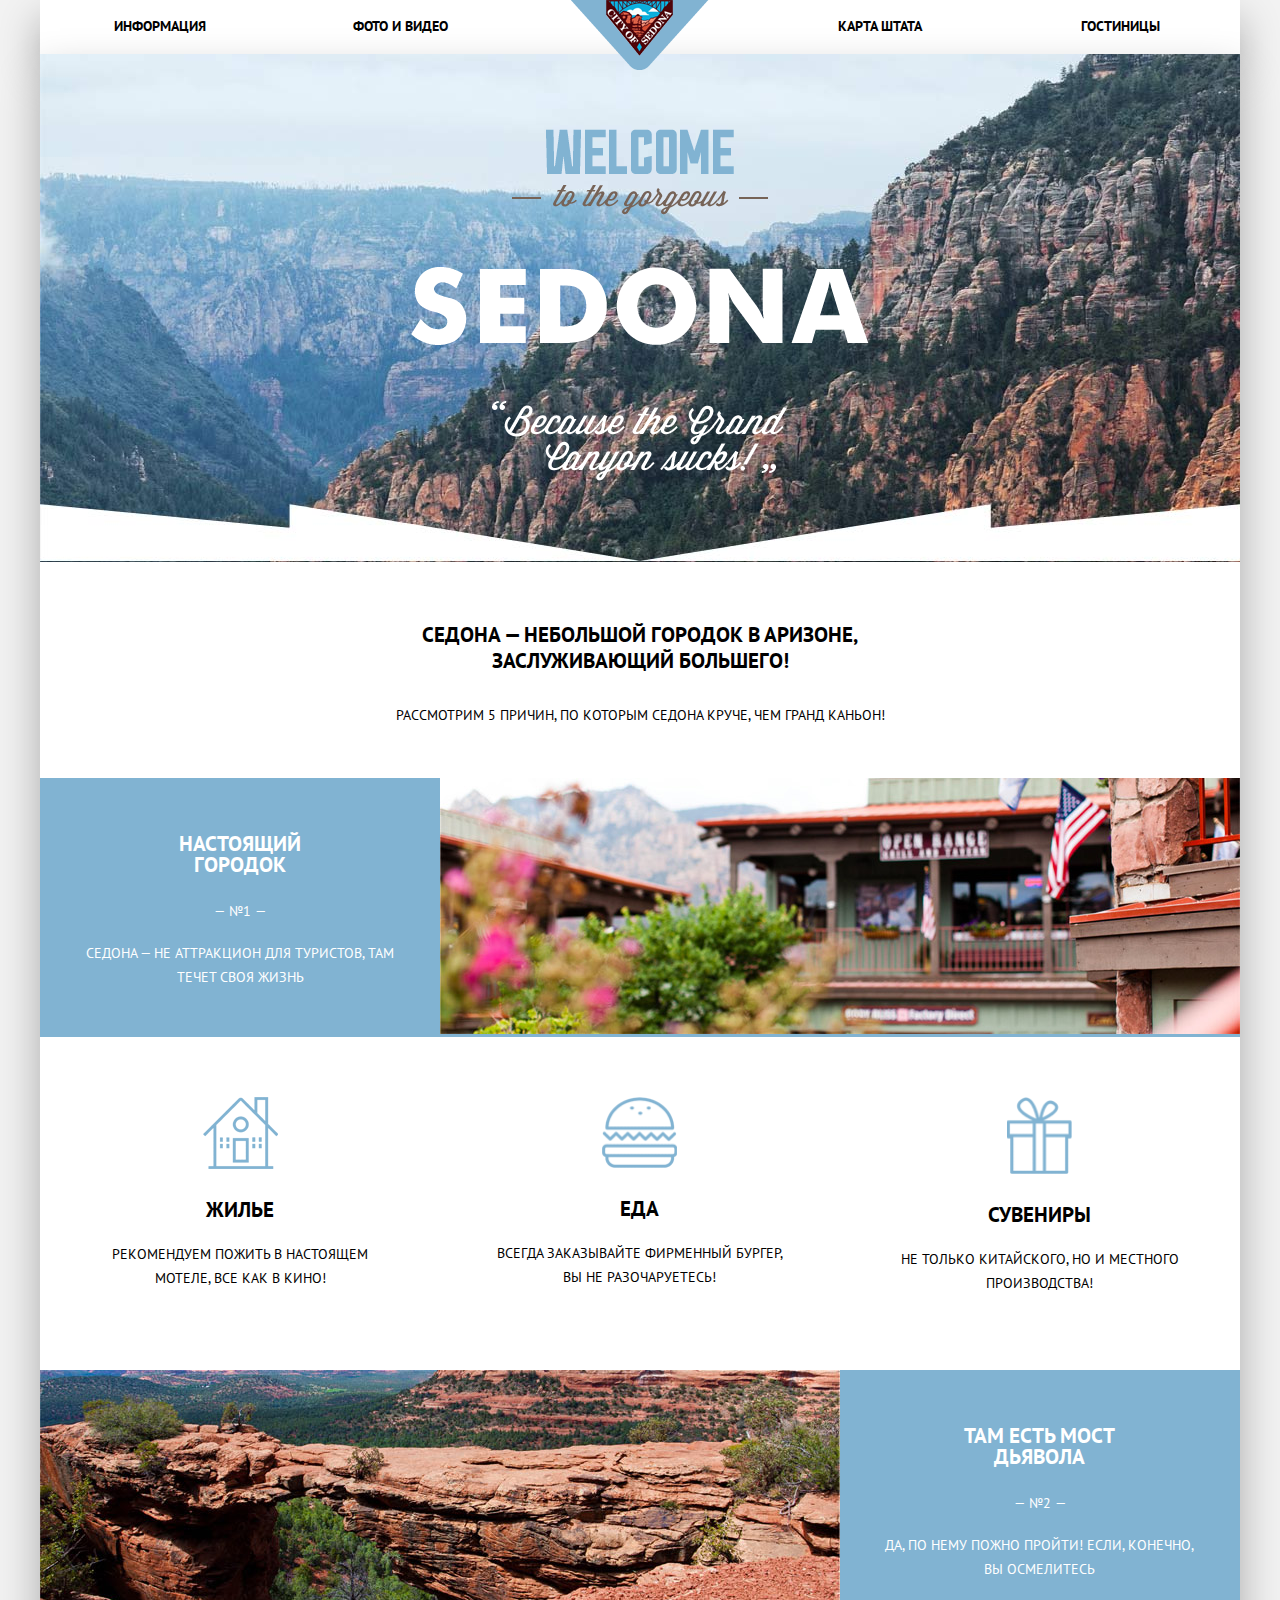
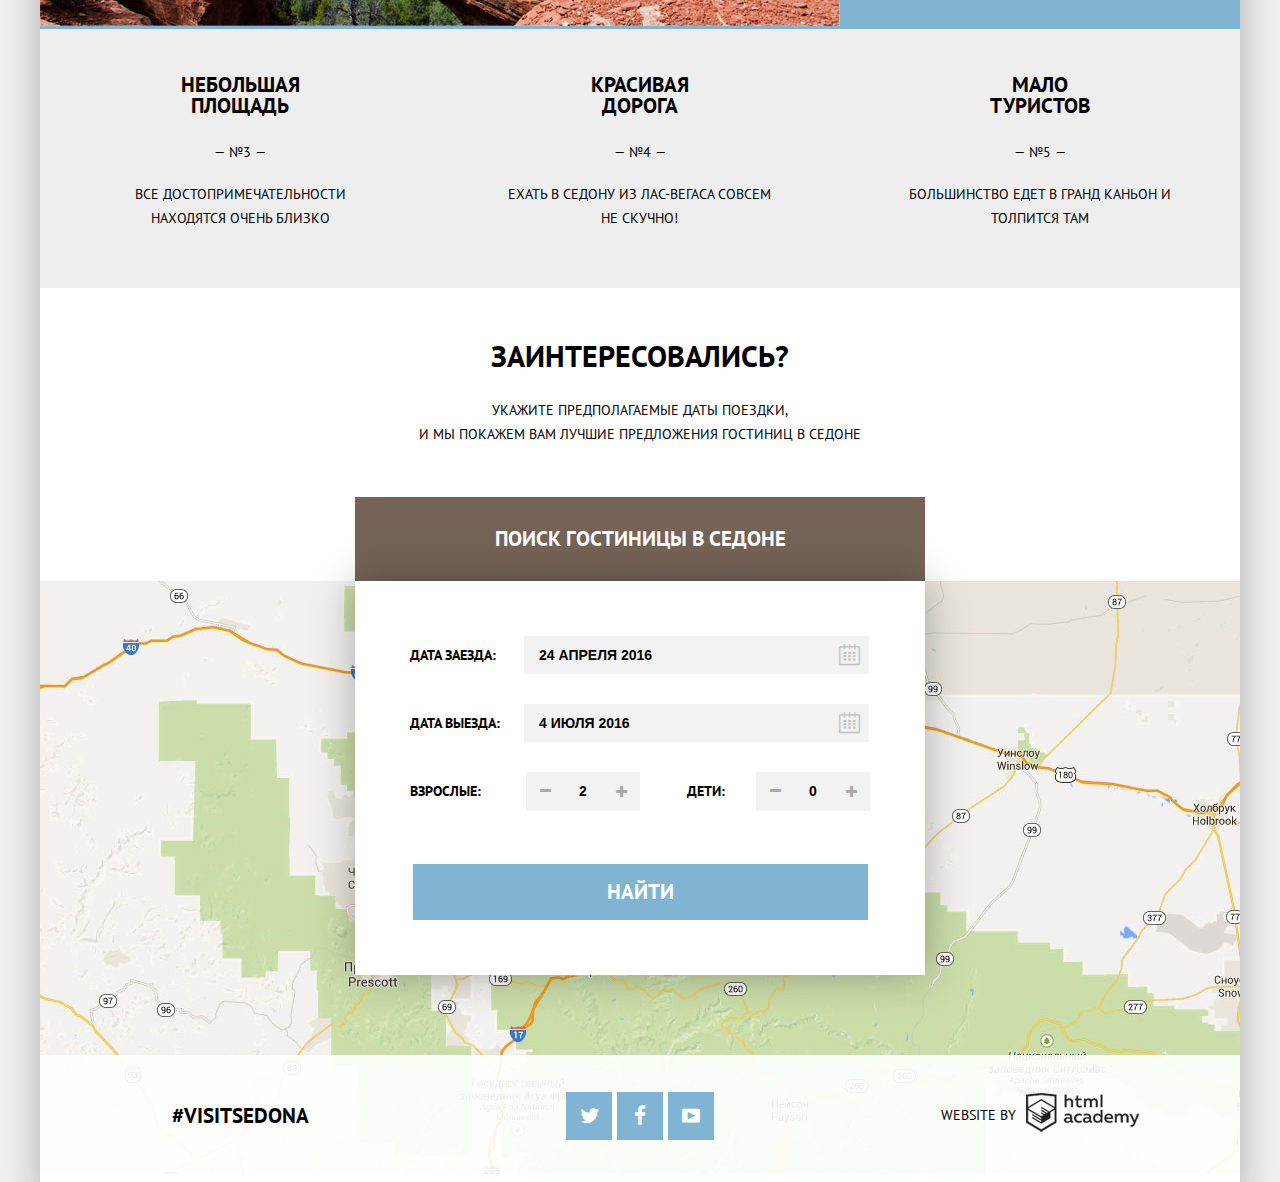
==== commit 8e618d31: "Исправление и отели" ====
--- a/index.html
+++ b/index.html
@@ -87,7 +87,7 @@
       </div>
       <div class="search">
         <h2 class="title-secondary">Заинтересовались?</h2>
-        <p class="subtitle">Укажите предполагаемые даты поездки, и мы покажем вам лучшие предложения гостиниц в Седоне</p>
+        <p class="subtitle">Укажите предполагаемые даты поездки,<br>и мы покажем вам лучшие предложения гостиниц в Седоне</p>
         <button class="modal-header">Поиск гостиницы в Седоне</button>
         <form class="search-form" action="?" method="post">
           <div class="form-group">
@@ -129,9 +129,6 @@
                 <b>#visitSEDONA</b>
               </section>
               <section class="footer-social">
-                <!-- <a href="#"><img src="img/tw.jpg" width="46" height="48" alt="Twitter"></a>
-                <a href="#"><img src="img/fb.jpg" width="46" height="48" alt="Facebook"></a>
-                <a href="#"><img src="img/yt.jpg" width="46" height="48" alt="YouTube"></a> -->
                 <a href="#" title="Мы в Twitter"><i class="icon-twitter"></i></a>
                 <a href="#" title="Мы в Facebook"><i class="icon-facebook"></i></a>
                 <a href="#" title="Мы на Youtube"><i class="icon-youtube"></i></a>
--- a/css/style.css
+++ b/css/style.css
@@ -10,7 +10,7 @@
   font-size: 14px;
   line-height: 1.7142;
   padding: 0;
-  margin: 0;
+  margin: 0 auto;
   background-color: #f2f2f2;
 }
 
@@ -26,6 +26,20 @@
 button {
   text-transform: inherit;
   font-family: inherit;
+}
+
+legend {
+  color: #fff;
+  font-size: 16px;
+  line-height: 21px;
+  margin-bottom: 25px;
+  font-weight: 700;
+}
+
+fieldset {
+  border: none;
+  padding: 0;
+  margin-right: 12px;
 }
 
 @font-face {
@@ -118,6 +132,26 @@
   font-weight: 700;
 }
 
+.main-navigation a:hover {
+  color: #81b3d2;
+}
+
+.main-navigation a:active {
+  color: #b2b2b2;
+}
+
+.main-navigation .active {
+  color: #766357;
+}
+
+.main-navigation .active:hover {
+  color: #604e43;
+}
+
+.main-navigation .active:active {
+  color: #d6d0cc;
+}
+
 .main-navigation .logo,
 .main-navigation.main-navigation-hotels > a {
   position: absolute;
@@ -130,8 +164,6 @@
   width: 1200px;
   margin: 0 auto;
   background-color: #fff;
-
-  /*box-shadow: 0 0 15px 5px rgba(0, 0, 0, 0.2);*/
   box-shadow: 0 20px 40px rgba(0,0,0,0.3);
 }
 
@@ -161,7 +193,7 @@
 }
 
 .search .subtitle {
-  width: 396px;
+  width: 500px;
 }
 
 .reasons {
@@ -209,7 +241,8 @@
 }
 
 .reason-title {
-  margin: 0 70px 25px;
+  margin: 0 0 25px;
+  padding: 0 75px;
 }
 
 .feature-img {
@@ -217,7 +250,7 @@
 }
 
 .reason {
-  padding: 55px 50px 37px;
+  padding: 55px 45px 37px;
   background-color: #eee;
 }
 
@@ -250,6 +283,10 @@
 .reason-nmb::after {
   content: "\2014";
   margin: 0 4px;
+}
+
+section:nth-child(n+4) .reason {
+  padding: 45px 60px 47px;
 }
 
 .search {
@@ -280,7 +317,7 @@
   background-color: #fff;
   padding: 55px;
   font-weight: 700;
-  box-shadow: 
+  box-shadow: 0 0 40px rgba(0,0,0,0.3);
 }
 
 .to-left {
@@ -466,7 +503,9 @@
 }
 
 .hotels-form {
-  padding: 30px 0;
+  padding: 27px 0 5px;
+  background: #6b98c1;
+  margin-bottom: 11px;
 }
 
 .amenities {
@@ -482,6 +521,34 @@
 .price-range {
   float: right;
   width: 330px;
+}
+
+.filter {
+  display: none;
+}
+
+.filter-label {
+  line-height: 21px;
+  font-size: 14px;
+  color: #fff;
+  display: inline-block;
+  vertical-align: top;
+  cursor: pointer;
+  margin-bottom: 25px;
+}
+
+.filter + .filter-label::before {
+  content: "\2610";
+  font-family: "symbols-sedona";
+  display: inline-block;
+  vertical-align: top;
+  font-size: 26px;
+  margin-right: 19px;
+}
+
+.filter:checked + .filter-label::before {
+  content: "\2611";
+  margin-right: 15px;
 }
 
 .sorters {
@@ -494,9 +561,34 @@
   background: none;
 }
 
+.sorter:not(.arr) {
+  color: #b7b7b7;
+  border-bottom: 1px dotted #81b3d2;
+}
+
+.sorter:not(.arr):hover {
+  color: #81b3d2;
+  cursor: pointer;
+}
+
+.sorter:not(.arr):active {
+  color: #000;
+  border: none;
+}
+
+.sorter.btn-active {
+  color: #81b3d2;
+  border: none;
+}
+
+.sorter.btn-active:hover {
+  cursor: default;
+}
+
 .sorters-left {
   float: left;
   font-size: 0;
+  vertical-align: baseline;
 }
 
 .sorters-right {
@@ -504,7 +596,7 @@
 }
 
 .sorters-results {
-  padding-right: 50px;
+  margin-right: 48px;
   font-size: 21px;
 }
 
@@ -512,29 +604,41 @@
 .sorter:not(.arr) {
   font-size: 12px;
   text-transform: uppercase;
-  padding-right: 40px;
+  margin-right: 40px;
+}
+
+.sorter:not(.arr) {
+  margin-right: 33px;
 }
 
 .sorter:last-child {
-  padding-right: 0;
+  margin-right: 0;
+}
+
+.sorter.arr {
+  color: #b7b7b7;
+}
+
+.sorter.arr-active {
+  color: #81b3d2;
 }
 
 .sorter.arr:first-child {
-  padding-right: 10px;
+  margin-right: 10px;
 }
 
 .sorters-results,
 .sorters-type,
 .sorter {
   display: inline-block;
-  vertical-align: middle;
+  vertical-align: baseline;
 }
 
 .search-results {
   width: 1055px;
 }
 
-.hotel-row td {
+.hotel-row {
   padding: 30px 0;
 }
 
@@ -543,7 +647,8 @@
 }
 
 .hotel-title {
-  margin: 0 0 12px;
+  margin: 0 0 6px;
+  line-height: 26px;
 }
 
 .hotel-content {
@@ -551,7 +656,7 @@
 }
 
 .hotel-info {
-  margin-bottom: 15px;
+  margin-bottom: 13px;
 }
 
 .hotel-type,
@@ -570,6 +675,32 @@
 .hotel-price,
 .book {
   width: 142px;
+}
+
+.hotel-btns button {
+  padding: 5px 16px;
+  border: none;
+  color: #fff;
+  font-weight: 700;
+}
+
+.more {
+  background-color: #81b3d2;
+}
+
+.book {
+  background-color: #766357;
+}
+
+.stars {
+  color: #81b3d2;
+  font-size: 21px;
+}
+
+.rating {
+  width: 110px;
+  background-color: #f2f2f2;
+  padding: 3px 11px;
 }
 
 .price-range {
@@ -601,3 +732,121 @@
 .filter-label {
   display: block;
 }
+
+.filter-range {
+  float: right;
+  width: 330px;
+  color: #fff;
+  text-transform: uppercase;
+}
+
+.filter-range-title {
+  margin-bottom: 9px;
+  font-weight: 700;
+  font-size: 16px;
+  line-height: 21px;
+}
+
+.price-controls {
+  position: relative;
+  height: 36px;
+  margin-bottom: 20px;
+  font-size: 0;
+  border: 2px solid #fff;
+  border-radius: 2px;
+}
+
+.price-controls::after {
+  content: "";
+  position: absolute;
+  top: 50%;
+  left: 50%;
+  width: 2px;
+  height: 22px;
+  background: #fff;
+  transform: translate(-50%, -50%);
+}
+
+.price-controls label {
+  display: inline-block;
+  font-size: 14px;
+  line-height: 38px;
+  vertical-align: top;
+  cursor: pointer;
+}
+
+.price-controls .min-price,
+.price-controls .max-price {
+  width: 163px;
+  padding-left: 65px;
+}
+
+.price-controls input {
+  width: 50px;
+  margin: 0 5px;
+  color: inherit;
+  font: inherit;
+  background: none;
+  border: none;
+  outline: none;
+}
+
+.range-controls {
+  position: relative;
+  margin-bottom: 32px;
+}
+
+.range-controls .scale {
+  height: 2px;
+  background: rgba(255, 255, 255, 0.3);
+}
+
+.range-controls .bar {
+  width: 80%;
+  height: 2px;
+  background: #fff;
+}
+
+.range-toggle {
+  position: absolute;
+  top: -8px;
+  width: 18px;
+  height: 18px;
+  background: #ababab;
+  border: 7px solid #fff;
+  border-radius: 50%;
+  box-shadow: 0 2px 1px 0 rgba(0, 1, 1, 0.2);
+  cursor: pointer;
+}
+
+.range-toggle:hover {
+  background: #1c4f80;
+}
+
+.range-toggle-min {
+  left: 0;
+}
+
+.range-toggle-max {
+  left: 80%;
+}
+
+.btn-transparent {
+  display: block;
+  margin: 0 auto;
+  padding: 6px 35px;
+  font-size: 14px;
+  line-height: 20px;
+  color: #fff;
+  text-transform: uppercase;
+  background: transparent;
+  border: 2px solid #fff;
+  border-radius: 2px;
+  outline: none;
+  cursor: pointer;
+}
+
+.btn-transparent:hover {
+  color: #000;
+  background: #fff;
+}
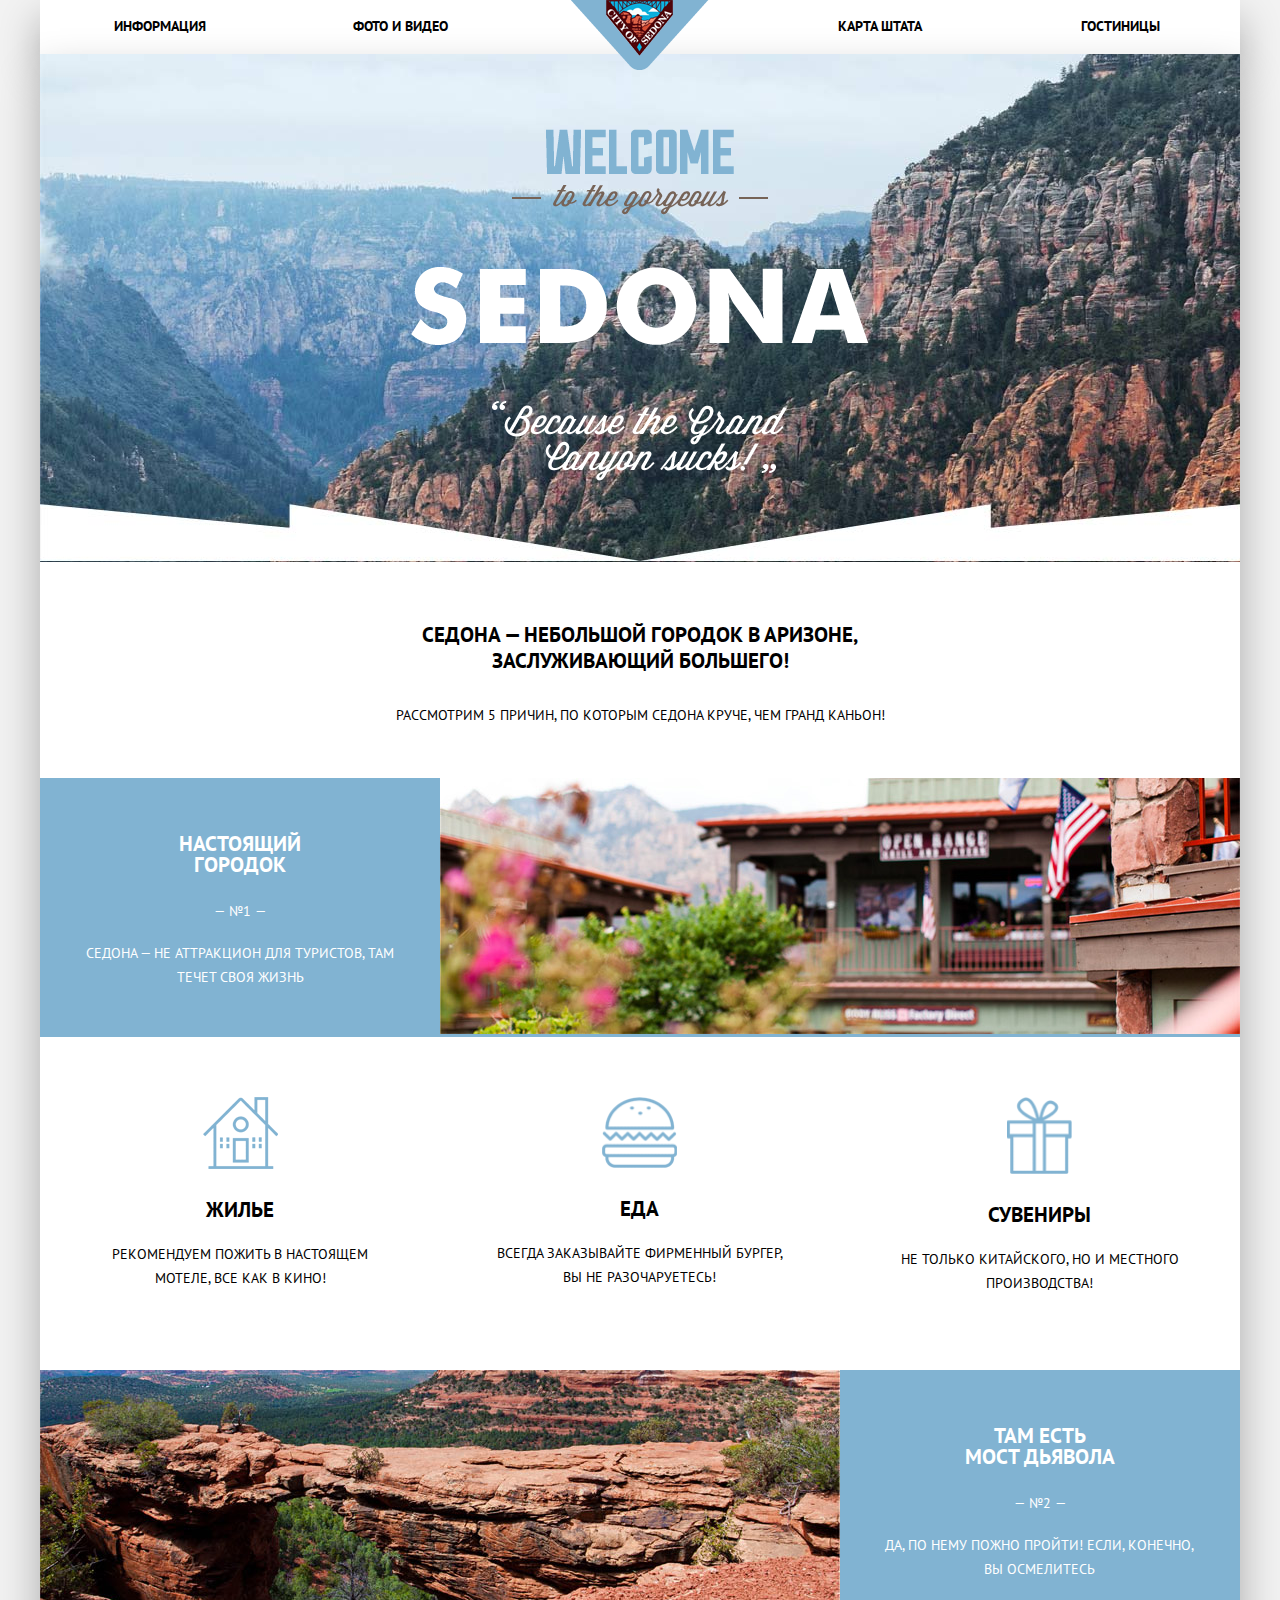
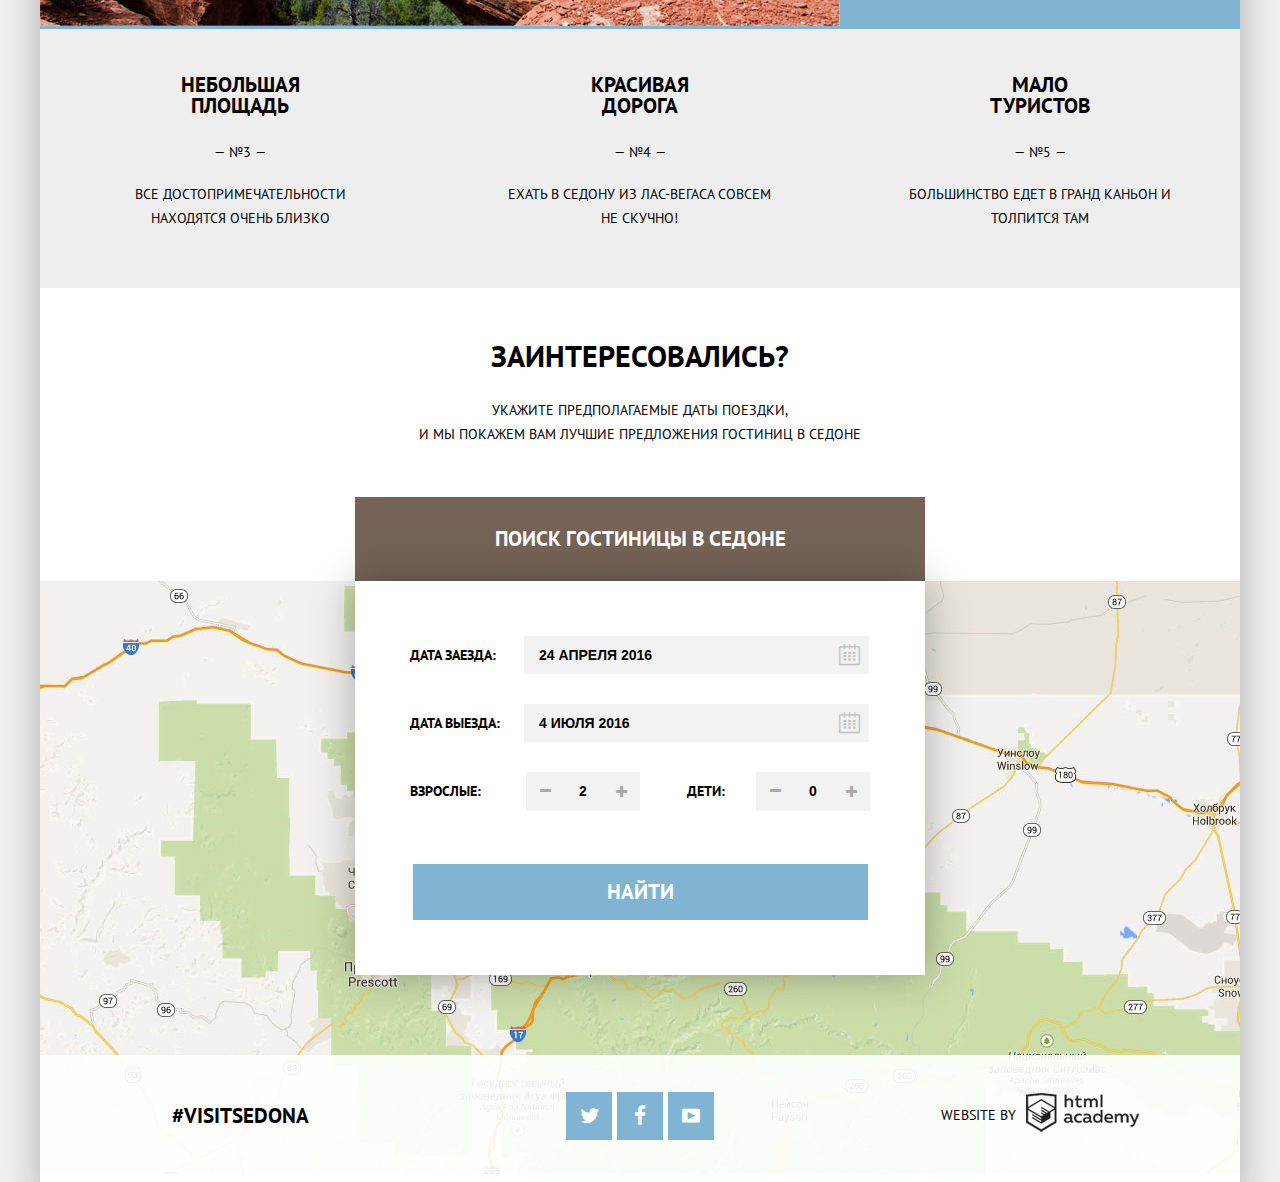
==== commit f7417801: "Испраление" ====
--- a/index.html
+++ b/index.html
@@ -61,7 +61,7 @@
               <img src="img/bridge.jpg" width="800" alt="Каньон Седоны">
             </div>
             <div class="reason reason-blue">
-              <b class="reason-title">Там есть мост дьявола</b>
+              <b class="reason-title">Там есть Мост&nbsp;Дьявола</b>
               <span class="reason-nmb">№2</span>
               <p class="reason-text">Да, по нему пожно пройти! Если, конечно, вы осмелитесь</p>
             </div>
--- a/css/style.css
+++ b/css/style.css
@@ -242,7 +242,7 @@
 
 .reason-title {
   margin: 0 0 25px;
-  padding: 0 75px;
+  padding: 0 60px;
 }
 
 .feature-img {
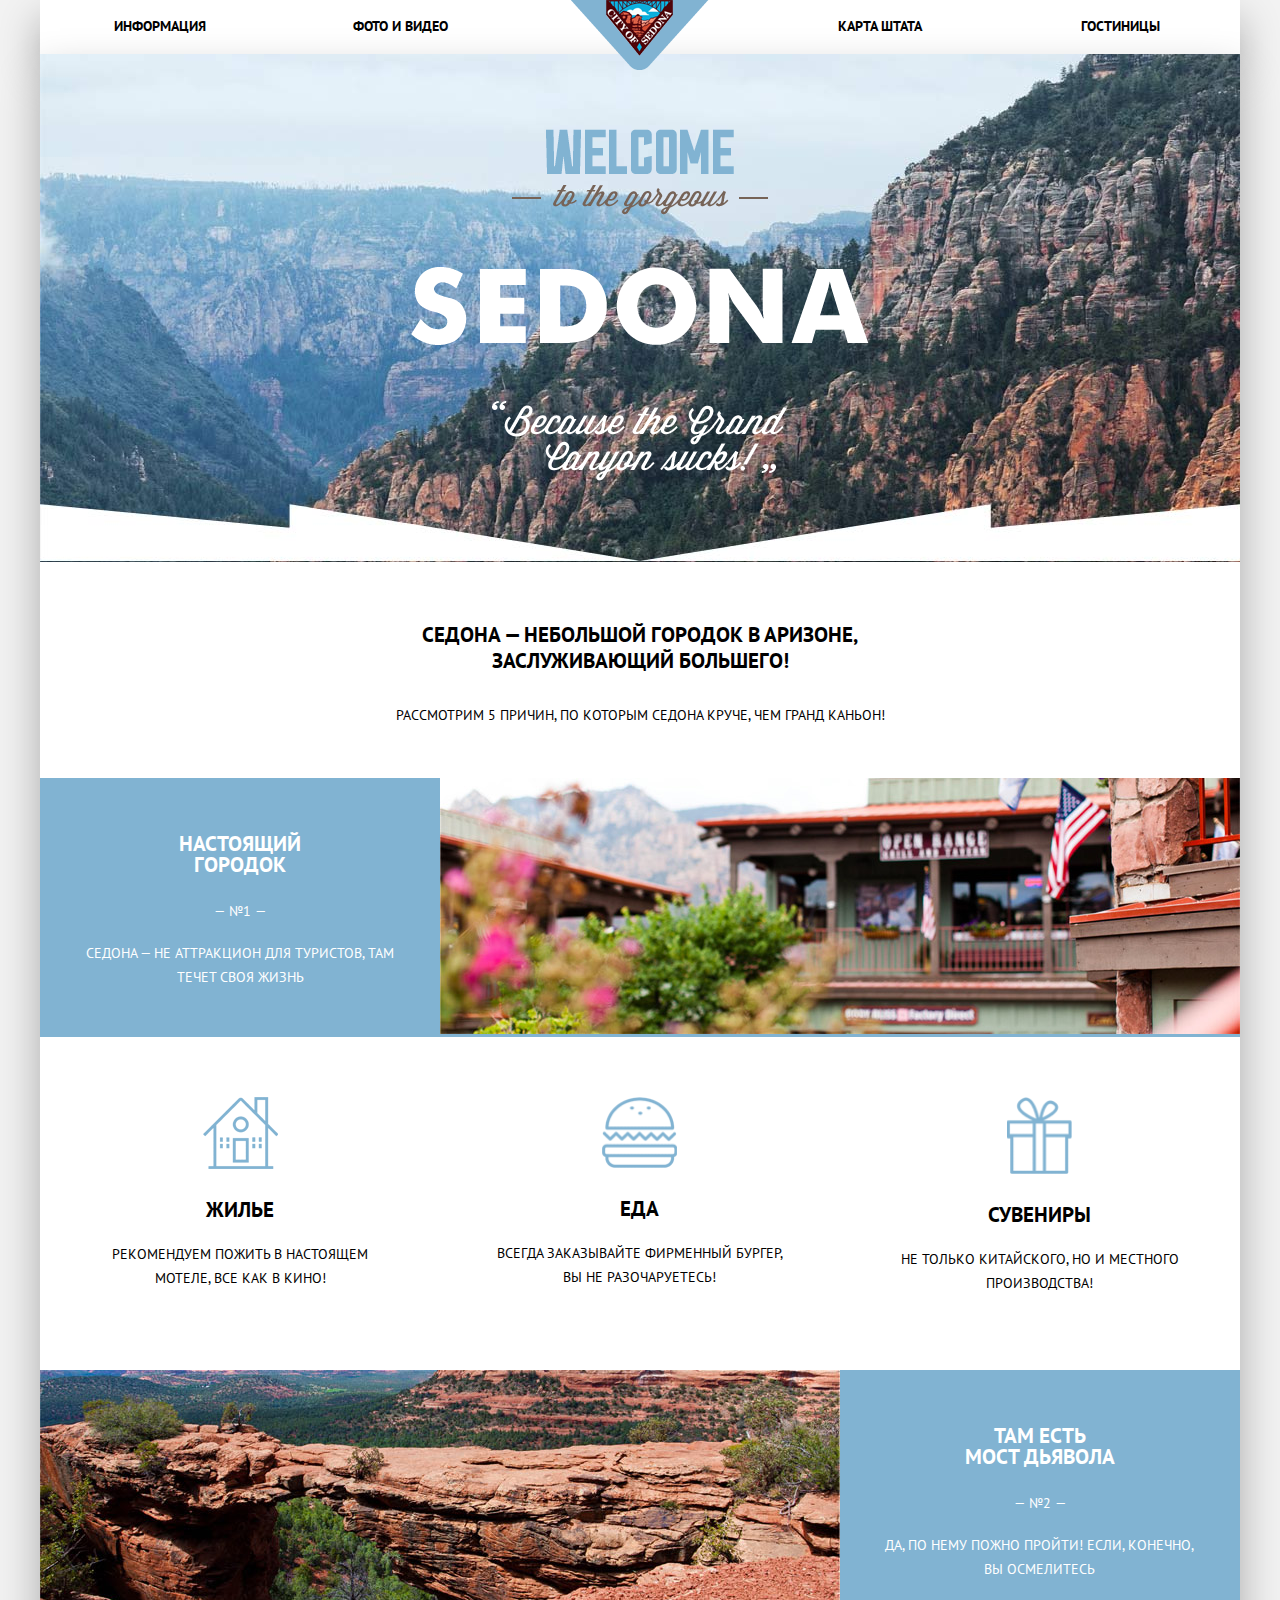
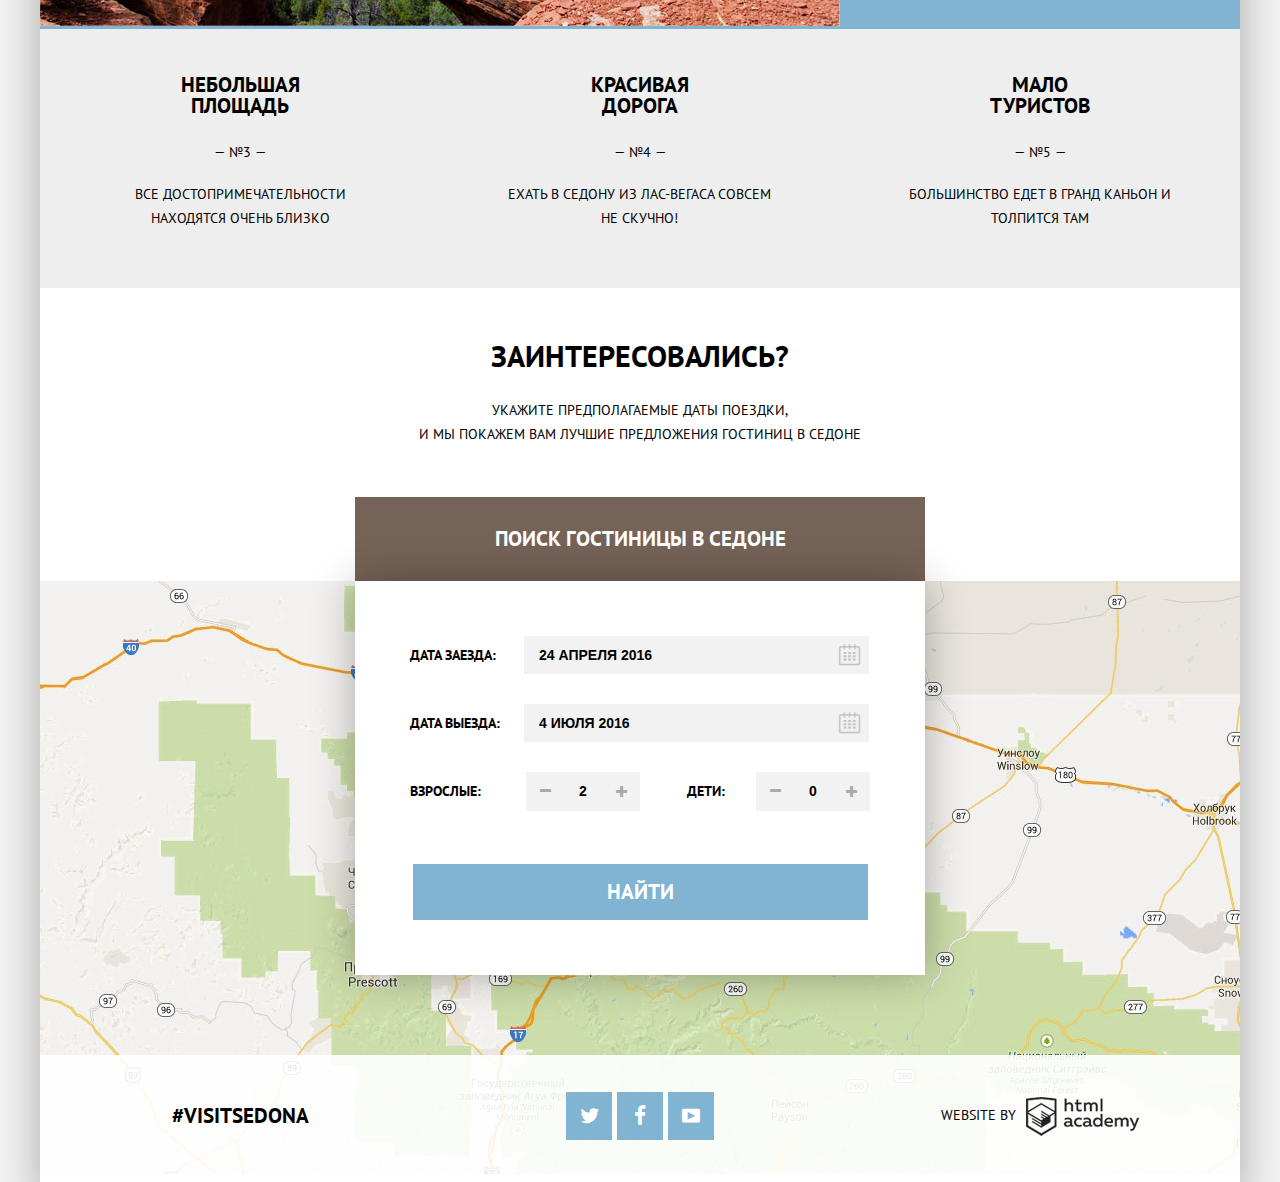
==== commit 53035a41: "Исправления" ====
--- a/index.html
+++ b/index.html
@@ -115,7 +115,6 @@
                 <i class="icon icon-minus"></i>
                 <input id="kids-number" type="number" value="0">
                 <i class="icon icon-plus"></i>
-                <!-- <button class="icon icon-minus">+</button> -->
               </div>
             </div>
           </div>
@@ -135,9 +134,7 @@
               </section>
               <section class="footer-copyright">
                 <p>Website by</p>
-                <a href="https://htmlacademy.ru">
-                  <img src="img/html-logo.png" width="113" height="39" alt="Логотип HTML Academy">
-                </a>
+                <a href="https://htmlacademy.ru"><i class="sprite-html-logo"></i></a>
               </section>
             </div>
           </footer>
--- a/css/style.css
+++ b/css/style.css
@@ -128,7 +128,6 @@
 .main-navigation a {
   color: inherit;
   text-decoration: none;
-  display: block;
   font-weight: 700;
 }
 
@@ -551,8 +550,14 @@
   margin-right: 15px;
 }
 
+.filter:disabled + .filter-label::before,
+.filter:disabled + .filter-label {
+  color: #6a6a6a;
+}
+
 .sorters {
   padding: 15px 0;
+  margin-bottom: 39px;
 }
 
 .sorter {
@@ -571,7 +576,7 @@
   cursor: pointer;
 }
 
-.sorter:not(.arr):active {
+.sorter:not(.arr):not(.btn-active):active {
   color: #000;
   border: none;
 }
@@ -579,6 +584,7 @@
 .sorter.btn-active {
   color: #81b3d2;
   border: none;
+  outline: none;
 }
 
 .sorter.btn-active:hover {
@@ -619,6 +625,14 @@
   color: #b7b7b7;
 }
 
+.sorter.arr:not(.arr-active):hover {
+  color: #000;
+}
+
+.sorter.arr:not(.arr-active):active {
+  color: #81b3d2;
+}
+
 .sorter.arr-active {
   color: #81b3d2;
 }
@@ -649,6 +663,18 @@
 .hotel-title {
   margin: 0 0 6px;
   line-height: 26px;
+  font-size: 21px;
+  font-weight: 700;
+  text-decoration: none;
+  color: #000;
+}
+
+.hotel-title:hover {
+  color: #81b3d2;
+}
+
+.hotel-title:active {
+  color: #cacaca;
 }
 
 .hotel-content {
@@ -677,24 +703,45 @@
   width: 142px;
 }
 
-.hotel-btns button {
-  padding: 5px 16px;
+.hotel-btns a {
+  padding: 2px 16px;
   border: none;
   color: #fff;
   font-weight: 700;
+  text-decoration: none;
 }
 
 .more {
   background-color: #81b3d2;
+  margin-right: 2px;
+}
+
+.more:hover {
+  background: #669ec0;
+}
+
+.more:active {
+  color: #88b6d1;
+  background: #669ec0;
 }
 
 .book {
-  background-color: #766357;
+  background: #766357;
+}
+
+.book:hover {
+  background: #604e43;
+}
+
+.book:active {
+  color: #857871;
+  background: #604e43;
 }
 
 .stars {
   color: #81b3d2;
   font-size: 21px;
+  margin-bottom: 25px;
 }
 
 .rating {
@@ -850,3 +897,20 @@
   color: #000;
   background: #fff;
 }
+
+.sprite-html-logo:hover {
+  background-position: -10px -128px;
+}
+
+.sprite-html-logo:active {
+  background-position: -10px -69px;
+}
+
+.sprite-html-logo {
+  width: 113px;
+  height: 39px;
+  background-position: -10px -10px;
+  background-image: url("../img/sprite.png");
+  background-repeat: no-repeat;
+  display: block;
+}
